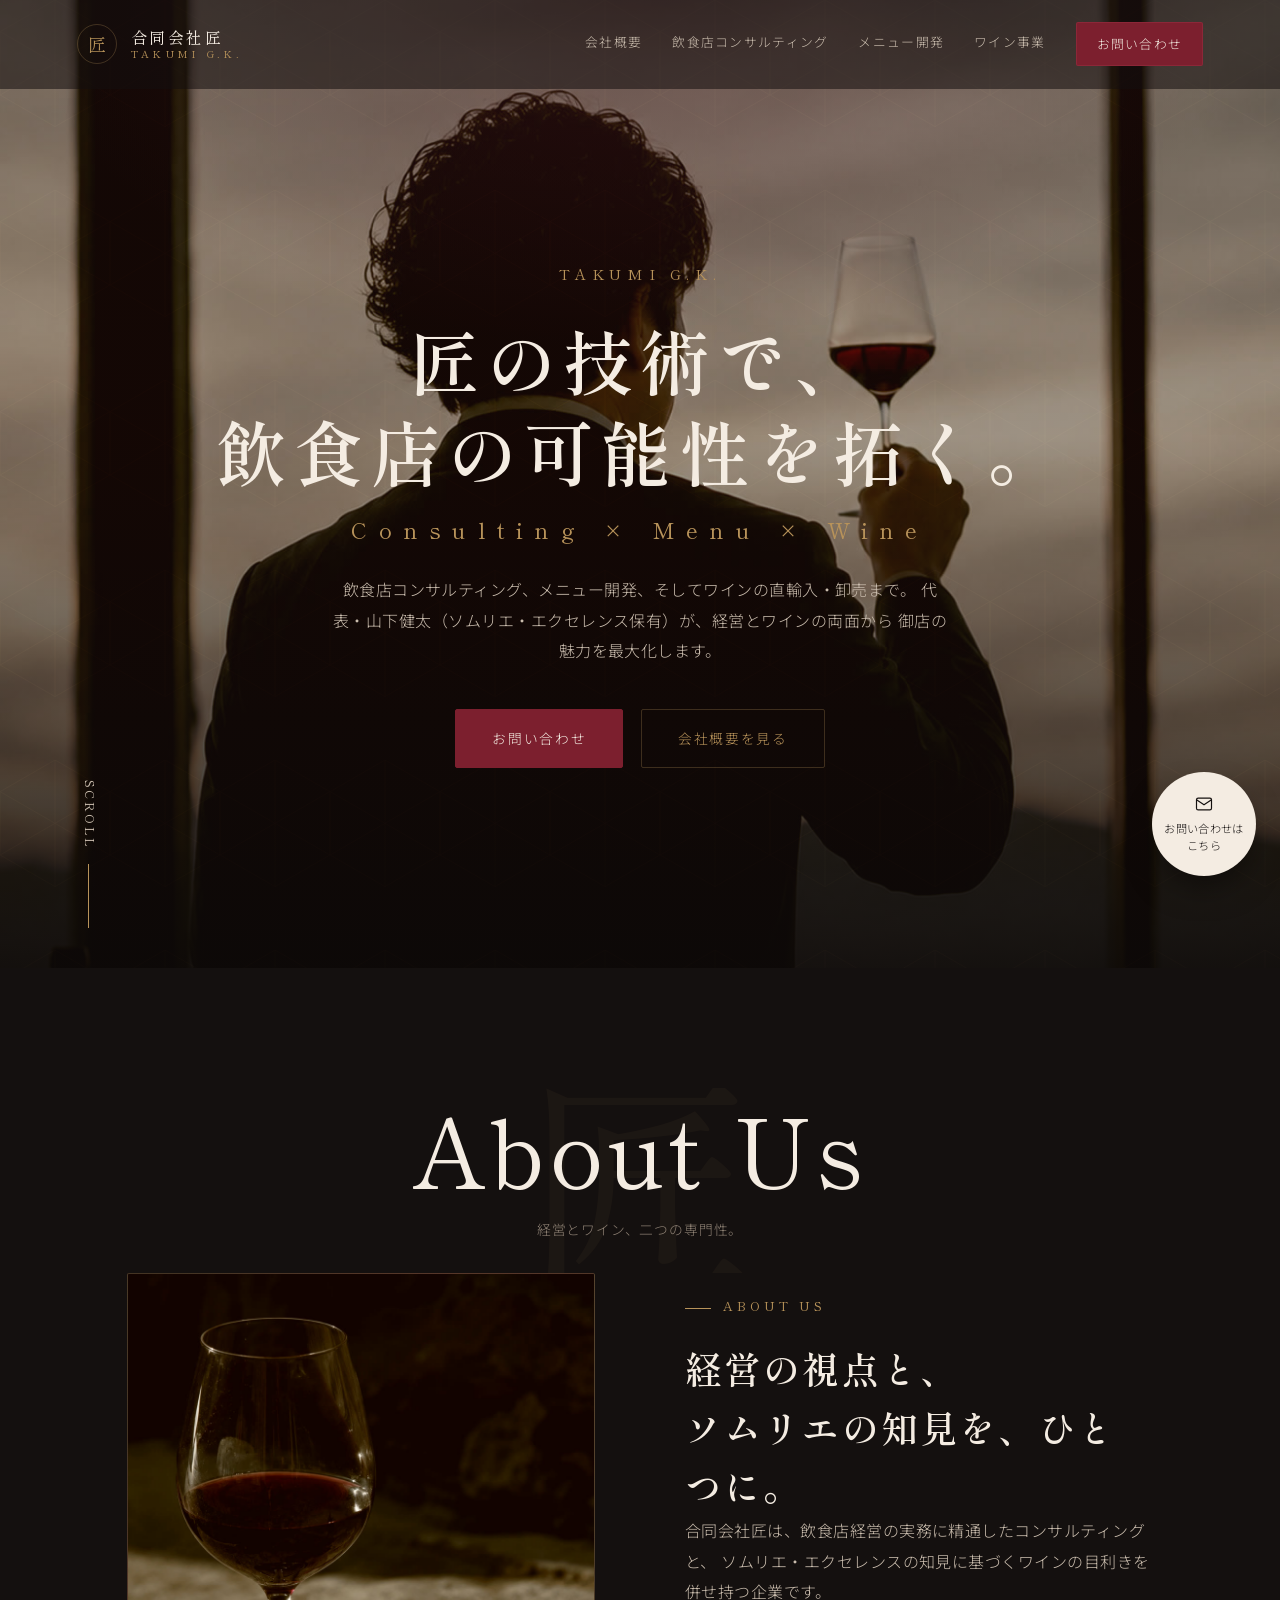
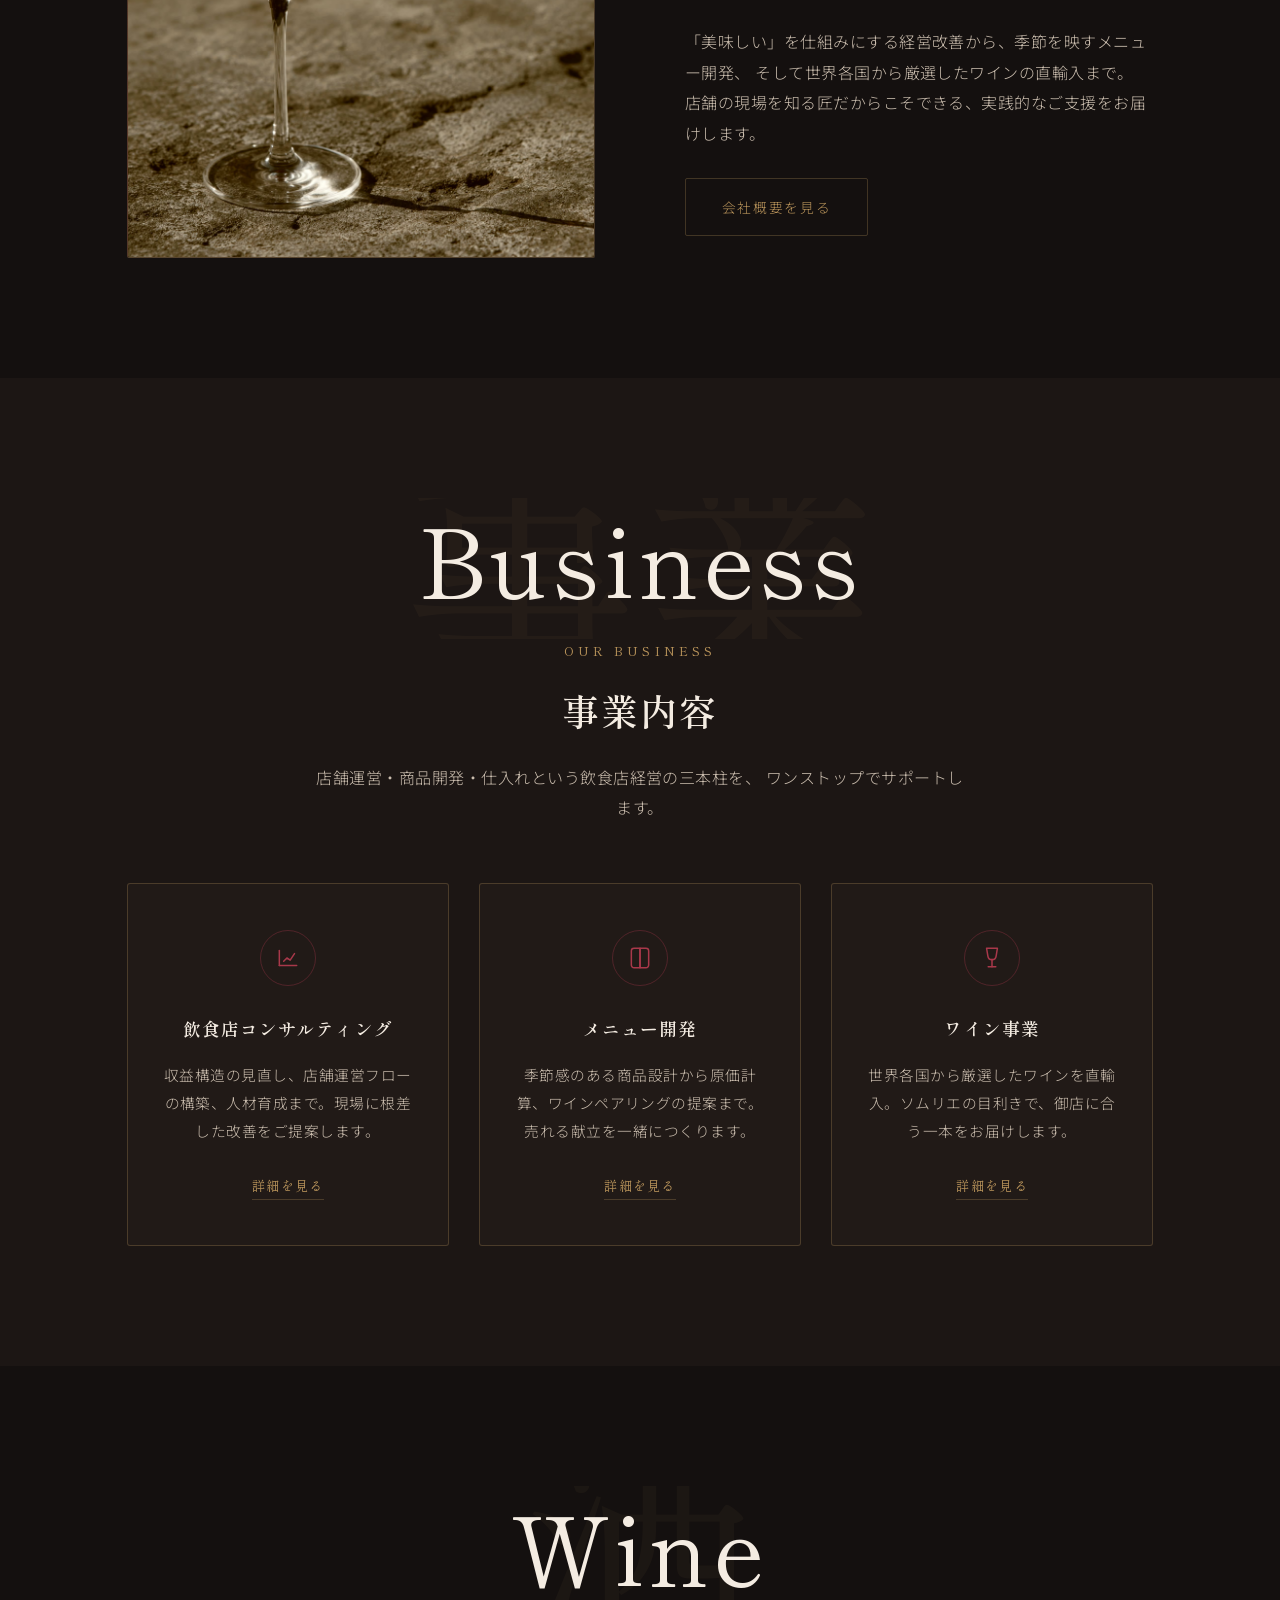
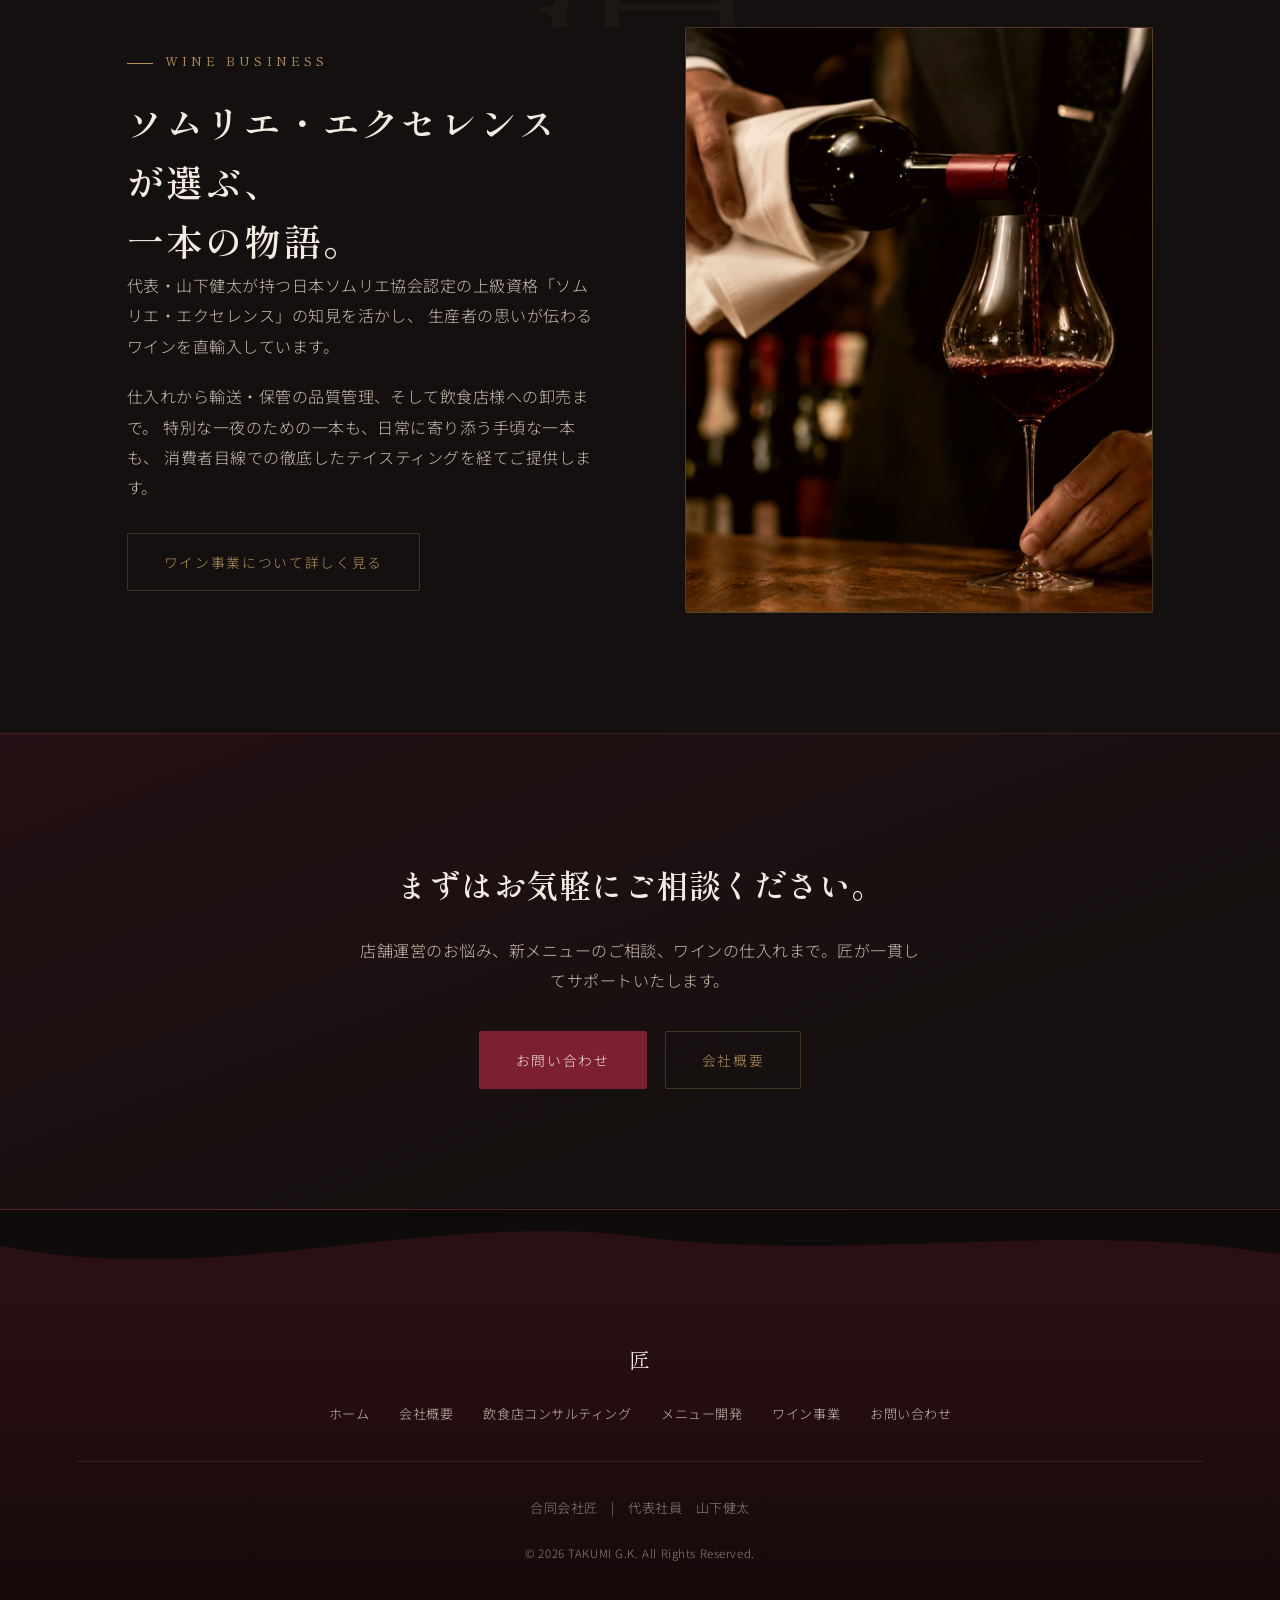
==== index.html @ 28803768 "Set up takumi-corporate-site as an independent GitHub Pages site Moves the 合同会社匠 corporate site out " ====
<!DOCTYPE html>
<html lang="ja">
<head>
<meta charset="UTF-8">
<meta name="viewport" content="width=device-width, initial-scale=1.0">
<title>合同会社匠 | 飲食店コンサルティング・メニュー開発・ワイン事業</title>
<meta name="description" content="合同会社匠は、飲食店コンサルティング、メニュー開発、ワインの直輸入・卸売までを一貫して手がける企業です。代表・山下健太（ソムリエ・エクセレンス保有）が、店舗経営とワインの両面から飲食店様の可能性を拓きます。">
<link rel="icon" href="data:image/svg+xml,%3Csvg xmlns='http://www.w3.org/2000/svg' viewBox='0 0 100 100'%3E%3Crect width='100' height='100' rx='20' fill='%2314100f'/%3E%3Ctext x='50' y='68' font-size='55' text-anchor='middle' fill='%23b8935a' font-family='serif'%3E匠%3C/text%3E%3C/svg%3E">
<link rel="preconnect" href="https://fonts.googleapis.com">
<link rel="preconnect" href="https://fonts.gstatic.com" crossorigin>
<link href="https://fonts.googleapis.com/css2?family=Shippori+Mincho:wght@400;500;600;700&family=Noto+Sans+JP:wght@300;400;500&display=swap" rel="stylesheet">
<link rel="stylesheet" href="css/style.css">
<noscript><style>.reveal{opacity:1!important;transform:none!important;}.hero-eyebrow,.hero-title,.hero-tagline,.hero-cta{opacity:1!important;animation:none!important;}</style></noscript>
</head>
<body id="top">

<div class="loader" id="loader"><span class="loader-mark">匠</span><span class="loader-sub">TAKUMI G.K.</span></div>

<header class="site-header" id="siteHeader">
  <div class="header-inner">
    <a href="index.html" class="brand">
      <span class="brand-mark">匠</span>
      <span class="brand-text">
        <span class="brand-name">合同会社匠</span>
        <span class="brand-sub">TAKUMI G.K.</span>
      </span>
    </a>
    <nav class="main-nav" id="mainNav">
      <a href="about.html">会社概要</a>
      <a href="consulting.html">飲食店コンサルティング</a>
      <a href="menu-development.html">メニュー開発</a>
      <a href="wine.html">ワイン事業</a>
      <a href="contact.html" class="nav-cta">お問い合わせ</a>
    </nav>
    <button class="nav-toggle" id="navToggle" aria-label="メニュー">
      <span></span><span></span><span></span>
    </button>
  </div>
</header>

<main>

  <!-- HERO -->
  <section class="hero">
    <div class="hero-pattern"></div>
    <div class="hero-content">
      <p class="hero-eyebrow">TAKUMI G.K.</p>
      <h1 class="hero-title">匠の技術で、<br>飲食店の可能性を拓く。<span class="en">Consulting × Menu × Wine</span></h1>
      <p class="hero-tagline">
        飲食店コンサルティング、メニュー開発、そしてワインの直輸入・卸売まで。
        代表・山下健太（ソムリエ・エクセレンス保有）が、経営とワインの両面から
        御店の魅力を最大化します。
      </p>
      <div class="hero-cta">
        <a href="contact.html" class="btn btn-primary">お問い合わせ</a>
        <a href="about.html" class="btn btn-ghost">会社概要を見る</a>
      </div>
    </div>
    <a href="#services" class="hero-scroll" aria-label="下へスクロール">
      <span class="scroll-label">scroll</span>
      <span class="scroll-line"><span></span></span>
    </a>
  </section>

  <!-- INTRO -->
  <section id="intro">
    <div class="giant-title-wrap reveal">
      <span class="ghost">匠</span>
      <h2 class="giant-title">About Us</h2>
      <span class="giant-sub">経営とワイン、二つの専門性。</span>
    </div>
    <div class="section-inner split-grid">
      <div class="split-visual reveal">
        <img src="images/wine-glass-stone.jpg" alt="石の上に置かれたワイングラス" loading="lazy">
      </div>
      <div class="split-text reveal">
        <p class="section-label">About Us</p>
        <h2 class="section-title">経営の視点と、<br>ソムリエの知見を、ひとつに。</h2>
        <p class="lead">
          合同会社匠は、飲食店経営の実務に精通したコンサルティングと、
          ソムリエ・エクセレンスの知見に基づくワインの目利きを併せ持つ企業です。
        </p>
        <p>
          「美味しい」を仕組みにする経営改善から、季節を映すメニュー開発、
          そして世界各国から厳選したワインの直輸入まで。
          店舗の現場を知る匠だからこそできる、実践的なご支援をお届けします。
        </p>
        <a href="about.html" class="btn btn-ghost" style="margin-top:10px;">会社概要を見る</a>
      </div>
    </div>
  </section>

  <!-- SERVICES -->
  <section id="services" class="bg-alt">
    <div class="giant-title-wrap reveal">
      <span class="ghost">事業</span>
      <h2 class="giant-title">Business</h2>
    </div>
    <div class="section-inner">
      <div class="section-head center reveal">
        <p class="section-label center-label">Our Business</p>
        <h2 class="section-title">事業内容</h2>
        <p class="lead center-text">
          店舗運営・商品開発・仕入れという飲食店経営の三本柱を、
          ワンストップでサポートします。
        </p>
      </div>

      <div class="card-grid">
        <div class="service-card reveal">
          <div class="icon">
            <svg viewBox="0 0 24 24" fill="none" stroke="currentColor" stroke-width="1.4" stroke-linecap="round" stroke-linejoin="round"><path d="M4 19V5"/><path d="M4 19h16"/><path d="M8 15l3-3 3 2 4-6"/></svg>
          </div>
          <h3>飲食店コンサルティング</h3>
          <p>収益構造の見直し、店舗運営フローの構築、人材育成まで。現場に根差した改善をご提案します。</p>
          <a href="consulting.html" class="more">詳細を見る</a>
        </div>
        <div class="service-card reveal">
          <div class="icon">
            <svg viewBox="0 0 24 24" fill="none" stroke="currentColor" stroke-width="1.4" stroke-linecap="round" stroke-linejoin="round"><path d="M4 5.5A2.5 2.5 0 0 1 6.5 3H12v18H6.5A2.5 2.5 0 0 1 4 18.5v-13Z"/><path d="M20 5.5A2.5 2.5 0 0 0 17.5 3H12v18h5.5a2.5 2.5 0 0 0 2.5-2.5v-13Z"/></svg>
          </div>
          <h3>メニュー開発</h3>
          <p>季節感のある商品設計から原価計算、ワインペアリングの提案まで。売れる献立を一緒につくります。</p>
          <a href="menu-development.html" class="more">詳細を見る</a>
        </div>
        <div class="service-card reveal">
          <div class="icon">
            <svg viewBox="0 0 24 24" fill="none" stroke="currentColor" stroke-width="1.4" stroke-linecap="round" stroke-linejoin="round"><path d="M7 3h10l-1.2 7.2a3.8 3.8 0 0 1-3.8 3.3 3.8 3.8 0 0 1-3.8-3.3L7 3Z"/><path d="M12 13.5V20"/><path d="M8.5 20h7"/></svg>
          </div>
          <h3>ワイン事業</h3>
          <p>世界各国から厳選したワインを直輸入。ソムリエの目利きで、御店に合う一本をお届けします。</p>
          <a href="wine.html" class="more">詳細を見る</a>
        </div>
      </div>
    </div>
  </section>

  <!-- WINE HIGHLIGHT -->
  <section id="wine-highlight">
    <div class="giant-title-wrap reveal">
      <span class="ghost">酒</span>
      <h2 class="giant-title">Wine</h2>
    </div>
    <div class="section-inner split-grid">
      <div class="split-text reveal">
        <p class="section-label">Wine Business</p>
        <h2 class="section-title">ソムリエ・エクセレンスが選ぶ、<br>一本の物語。</h2>
        <p class="lead">
          代表・山下健太が持つ日本ソムリエ協会認定の上級資格「ソムリエ・エクセレンス」の知見を活かし、
          生産者の思いが伝わるワインを直輸入しています。
        </p>
        <p>
          仕入れから輸送・保管の品質管理、そして飲食店様への卸売まで。
          特別な一夜のための一本も、日常に寄り添う手頃な一本も、
          消費者目線での徹底したテイスティングを経てご提供します。
        </p>
        <a href="wine.html" class="btn btn-ghost" style="margin-top:10px;">ワイン事業について詳しく見る</a>
      </div>
      <div class="split-visual reveal">
        <img src="images/wine-pour-tasting.jpg" alt="ソムリエがワインを注ぐ様子" loading="lazy">
      </div>
    </div>
  </section>

  <!-- CTA -->
  <section class="cta-band">
    <div class="section-inner reveal">
      <h2>まずはお気軽にご相談ください。</h2>
      <p>店舗運営のお悩み、新メニューのご相談、ワインの仕入れまで。匠が一貫してサポートいたします。</p>
      <div class="cta-buttons">
        <a href="contact.html" class="btn btn-primary">お問い合わせ</a>
        <a href="about.html" class="btn btn-ghost">会社概要</a>
      </div>
    </div>
  </section>

</main>

<footer class="site-footer">
  <svg class="footer-wave" viewBox="0 0 1440 100" preserveAspectRatio="none" xmlns="http://www.w3.org/2000/svg">
    <path fill="#2a0f14" d="M0,40 C240,90 480,0 720,30 C960,60 1200,10 1440,50 L1440,100 L0,100 Z"></path>
  </svg>
  <div class="footer-inner">
    <p class="footer-brand">匠</p>
    <nav class="footer-nav">
      <a href="index.html">ホーム</a>
      <a href="about.html">会社概要</a>
      <a href="consulting.html">飲食店コンサルティング</a>
      <a href="menu-development.html">メニュー開発</a>
      <a href="wine.html">ワイン事業</a>
      <a href="contact.html">お問い合わせ</a>
    </nav>
    <p class="footer-meta">合同会社匠　|　代表社員　山下健太</p>
    <p class="copyright">&copy; <span id="year"></span> TAKUMI G.K. All Rights Reserved.</p>
  </div>
</footer>

<a href="contact.html" class="floating-cta">
  <svg viewBox="0 0 24 24" fill="none" stroke="currentColor" stroke-width="1.4" stroke-linecap="round" stroke-linejoin="round"><rect x="3" y="5" width="18" height="14" rx="2"/><path d="m3 7 9 6 9-6"/></svg>
  お問い合わせは<br>こちら
</a>

<script src="js/script.js"></script>
</body>
</html>
---- css/style.css ----
/* ==========================================================
   合同会社匠 TAKUMI G.K. — Corporate Site Style
   ========================================================== */

:root{
  --bg:        #14100f;
  --bg-alt:    #1c1614;
  --bg-card:   #211a17;
  --ink:       #f4ece2;
  --ink-soft:  #cabdae;
  --ink-mute:  #8f8275;
  --gold:      #b8935a;
  --gold-soft: #8d774f;
  --gold-line: rgba(184,147,90,0.28);
  --wine:      #7c1f2e;
  --wine-light:#a8384a;
  --wine-line: rgba(168,56,74,0.35);
  --serif:     'Shippori Mincho', 'Noto Serif JP', serif;
  --sans:      'Noto Sans JP', -apple-system, BlinkMacSystemFont, sans-serif;
  --accent-en: var(--serif); /* unified to one elegant serif — no second typeface */
  --ease: cubic-bezier(.22,.61,.36,1);
}

*, *::before, *::after{ box-sizing: border-box; }
html{ scroll-behavior: smooth; }

/* ---------- Loader ---------- */
.loader{
  position:fixed; inset:0; z-index:999;
  background: var(--bg);
  display:flex; align-items:center; justify-content:center; flex-direction:column;
  transition: opacity .9s var(--ease), visibility .9s var(--ease);
}
.loader-mark{
  font-family: var(--serif); color: var(--gold); font-size: 2.4rem;
  letter-spacing: .5em; padding-left: .5em;
  opacity:0; animation: loaderFade 1.6s var(--ease) forwards;
}
.loader-sub{
  display:block; font-family: var(--accent-en); font-style: normal;
  font-size: .7rem; letter-spacing: .4em; color: var(--ink-mute);
  margin-top: 16px; text-align:center;
  opacity:0; animation: loaderFade 1.6s .3s var(--ease) forwards;
}
@keyframes loaderFade{ to{ opacity:1; } }
.loader.done{ opacity:0; visibility:hidden; pointer-events:none; }

body{
  margin:0;
  background: var(--bg);
  color: var(--ink);
  font-family: var(--sans);
  font-weight: 300;
  line-height: 1.9;
  letter-spacing: .03em;
  -webkit-font-smoothing: antialiased;
  overflow-x: hidden;
}
img{ max-width:100%; display:block; }
a{ color: inherit; text-decoration:none; }
h1,h2,h3{ font-family: var(--serif); font-weight: 600; margin:0; }
ul{ margin:0; padding:0; list-style:none; }
.section-inner{
  max-width: 1180px;
  margin: 0 auto;
  padding: 0 6vw;
}

/* ---------- Header ---------- */
.site-header{
  position: fixed; top:0; left:0; right:0; z-index: 200;
  padding: 22px 0;
  transition: background .5s var(--ease), padding .4s var(--ease), border-color .5s var(--ease);
  border-bottom: 1px solid transparent;
  background: rgba(20,16,15,0.55);
}
.site-header.scrolled{
  background: rgba(20,16,15,0.94);
  backdrop-filter: blur(10px);
  padding: 12px 0;
  border-color: var(--gold-line);
}
.header-inner{
  max-width: 1280px; margin:0 auto; padding: 0 6vw;
  display:flex; align-items:center; justify-content:space-between;
}
.brand{ display:flex; align-items:center; gap:14px; }
.brand-mark{
  width: 40px; height: 40px; border-radius: 50%;
  border: 1px solid var(--gold-line);
  display:flex; align-items:center; justify-content:center;
  font-family: var(--serif); font-size: 1.15rem; color: var(--gold);
  transition: height .4s var(--ease), width .4s var(--ease);
}
.brand-text{ display:flex; flex-direction:column; line-height:1.2; }
.brand-name{ font-family: var(--serif); font-size: 1rem; letter-spacing:.16em; color: var(--ink); }
.brand-sub{
  font-family: var(--accent-en); font-size: .64rem; letter-spacing: .32em;
  color: var(--gold); font-style: normal; text-transform: uppercase;
}
.main-nav{ display:flex; align-items:center; gap: 30px; }
.main-nav a{
  font-size: .8rem; letter-spacing: .1em; color: var(--ink-soft);
  position: relative; padding-bottom: 4px; transition: color .3s;
}
.main-nav a:not(.nav-cta):after{
  content:''; position:absolute; left:0; bottom:0; width:0; height:1px;
  background: var(--gold); transition: width .35s var(--ease);
}
.main-nav a:not(.nav-cta):hover,
.main-nav a.active{ color: var(--ink); }
.main-nav a:not(.nav-cta):hover:after,
.main-nav a.active:after{ width:100%; }
.nav-cta{
  border: 1px solid var(--wine-line);
  background: var(--wine);
  padding: 9px 20px !important;
  border-radius: 2px;
  color: var(--ink) !important;
}
.nav-cta:hover{ background: var(--wine-light); border-color: var(--wine-light); }

.nav-toggle{
  display:none; flex-direction:column; justify-content:center; gap:5px;
  width:34px; height:34px; background:none; border:none; cursor:pointer; z-index:210;
}
.nav-toggle span{ width:100%; height:1px; background: var(--ink); transition: transform .35s var(--ease), opacity .3s; }

/* ---------- Hero (home) — sticky "curtain" hero: the next section
   scrolls up over it while it stays pinned, like megui-restaurant.com ---------- */
.hero{
  position: sticky; top: 0; z-index: 0; min-height: 92svh;
  display:flex; align-items:center; justify-content:center;
  overflow:hidden;
  background:
    linear-gradient(180deg, rgba(16,12,11,.5) 0%, rgba(16,12,11,.4) 45%, rgba(12,9,8,.92) 100%),
    radial-gradient(ellipse 80% 60% at 50% 0%, rgba(124,31,46,.35), transparent 60%),
    url('../images/hero-sommelier-window.jpg') center 25% / cover no-repeat;
}
.hero-pattern{
  position:absolute; inset:0; opacity:.35; mix-blend-mode: soft-light;
  background-image: url("data:image/svg+xml,%3Csvg xmlns='http://www.w3.org/2000/svg' width='84' height='145.4' viewBox='0 0 84 145.4'%3E%3Cg fill='none' stroke='%23e9d3ab' stroke-width='0.5' opacity='0.45'%3E%3Cpath d='M42 0 L84 24.2 L84 72.7 L42 96.9 L0 72.7 L0 24.2 Z'/%3E%3Cpath d='M42 0 L42 96.9 M0 24.2 L84 72.7 M84 24.2 L0 72.7'/%3E%3C/g%3E%3C/svg%3E");
  background-size: 110px 190px;
}
.hero-content{ position:relative; z-index:2; text-align:center; color: var(--ink); padding: 140px 20px 80px; }
.hero-eyebrow{
  font-family: var(--accent-en); font-style: normal; letter-spacing: .38em;
  font-size: .92rem; color: var(--gold); margin: 0 0 26px;
  text-transform: uppercase; opacity:0; animation: fadeUp 1s .4s var(--ease) forwards;
}
.hero-title{
  font-size: clamp(2.4rem, 6vw, 4.4rem); letter-spacing: .1em; line-height:1.3;
  opacity:0; animation: fadeUp 1.2s .7s var(--ease) forwards;
}
.hero-title .en{
  display:block; font-family: var(--accent-en); font-style: normal; font-weight:400;
  font-size: .32em; letter-spacing: .5em; color: var(--gold); margin-top: 18px;
}
.hero-tagline{
  margin: 30px auto 0; max-width: 620px; font-size: 1rem; color: var(--ink-soft);
  opacity:0; animation: fadeUp 1.2s 1s var(--ease) forwards;
}
.hero-cta{
  margin-top: 44px; display:flex; gap:18px; justify-content:center; flex-wrap:wrap;
  opacity:0; animation: fadeUp 1.2s 1.3s var(--ease) forwards;
}
@keyframes fadeUp{ from{ opacity:0; transform: translateY(22px);} to{ opacity:1; transform:none; } }

.hero-scroll{
  position:absolute; left: 6vw; bottom:40px; z-index:2;
  display:flex; flex-direction:column; align-items:center; gap:14px;
  color: var(--ink-soft);
}
.hero-scroll .scroll-label{
  writing-mode: vertical-rl; font-family: var(--accent-en); font-style:normal;
  letter-spacing:.2em; font-size:.78rem; text-transform:uppercase;
}
.hero-scroll .scroll-line{ width:1px; height:64px; overflow:hidden; }
.hero-scroll .scroll-line span{
  display:block; width:1px; height:100%; background: var(--gold);
  animation: scrollLine 2.2s ease-in-out infinite;
}
@keyframes scrollLine{
  0%{ transform: translateY(-100%);} 50%{ transform: translateY(0);} 100%{ transform: translateY(100%);}
}

/* ---------- Buttons ---------- */
.btn{
  display:inline-block; padding: 15px 36px;
  letter-spacing: .12em; font-size: .86rem; border-radius: 2px;
  transition: background .35s var(--ease), color .35s var(--ease), border-color .35s var(--ease);
}
.btn-primary{ background: var(--wine); color: var(--ink); border: 1px solid var(--wine); }
.btn-primary:hover{ background: var(--wine-light); border-color: var(--wine-light); }
.btn-ghost{ border: 1px solid var(--gold-line); color: var(--gold); }
.btn-ghost:hover{ background: var(--gold); color: var(--bg); border-color: var(--gold); }

/* ---------- Page hero (inner pages) — same sticky "curtain" treatment ---------- */
.page-hero{
  position: sticky; top: 0; z-index: 0;
  min-height: 78svh; padding: 120px 6vw; text-align:center; overflow:hidden;
  display:flex; flex-direction:column; align-items:center; justify-content:center;
  background:
    radial-gradient(ellipse 70% 60% at 50% 0%, rgba(124,31,46,.3), transparent 65%),
    var(--bg-alt);
}
/* photo variants — same dark overlay treatment as .hero, per-page background image */
.page-hero.photo-wine{
  background:
    linear-gradient(180deg, rgba(16,12,11,.55) 0%, rgba(16,12,11,.45) 45%, rgba(12,9,8,.9) 100%),
    url('../images/wine-cellar-corridor.jpg') center 45% / cover no-repeat;
}
.page-hero.photo-consulting{
  background:
    linear-gradient(180deg, rgba(16,12,11,.6) 0%, rgba(16,12,11,.45) 45%, rgba(12,9,8,.9) 100%),
    url('../images/restaurant-counter-glass.jpg') center 40% / cover no-repeat;
}
.page-hero.photo-about{
  background:
    linear-gradient(180deg, rgba(16,12,11,.6) 0%, rgba(16,12,11,.45) 45%, rgba(12,9,8,.9) 100%),
    url('../images/about-hero.jpg') center 55% / cover no-repeat;
}
.page-hero.photo-contact{
  background:
    linear-gradient(180deg, rgba(16,12,11,.6) 0%, rgba(16,12,11,.45) 45%, rgba(12,9,8,.9) 100%),
    url('../images/contact-hero.jpg') center 55% / cover no-repeat;
}
.page-hero.photo-menu{
  background:
    linear-gradient(180deg, rgba(16,12,11,.6) 0%, rgba(16,12,11,.45) 45%, rgba(12,9,8,.9) 100%),
    url('../images/menu-hero.jpg') center 50% / cover no-repeat;
}
.page-hero-en{
  position:relative; z-index:1;
  font-family: var(--accent-en); font-style: normal; letter-spacing:.32em;
  color: var(--gold); font-size: .82rem; text-transform:uppercase; margin: 0 0 20px;
}
.page-hero-ghost{
  position:absolute; left:50%; top:50%; transform:translate(-50%,-50%);
  font-family: var(--serif); font-size: clamp(7rem, 26vw, 17rem);
  color: var(--gold); opacity:.06; white-space:nowrap; pointer-events:none;
  z-index:0; user-select:none; line-height:1;
}
.page-hero h1{
  position:relative; z-index:1;
  font-size: clamp(2.6rem, 8vw, 5rem); font-weight:500; letter-spacing:.06em;
}
.page-hero p{ position:relative; z-index:1; color: var(--ink-soft); max-width: 620px; margin: 24px auto 0; }
.breadcrumb{
  position:relative; z-index:1; font-size:.76rem; color: var(--ink-mute);
  letter-spacing:.05em; margin-bottom: 26px;
}
.breadcrumb a{ color: var(--gold); }

/* ---------- Reveal ---------- */
.reveal{ opacity:0; transform: translateY(36px); transition: opacity 1s var(--ease), transform 1s var(--ease); }
.reveal.in{ opacity:1; transform:none; }

/* ---------- Section common ---------- */
/* every section after the sticky hero needs an opaque background and a
   higher stacking position so it slides over the pinned hero as it scrolls */
section{ position: relative; z-index: 1; padding: 120px 0; background: var(--bg); }
.bg-alt{ background: var(--bg-alt); }

/* ---------- Giant title divider (large thin English heading + ghost watermark) ---------- */
.giant-title-wrap{
  position:relative; text-align:center; padding: 10px 0 30px; overflow:hidden;
}
.giant-title-wrap .ghost{
  position:absolute; left:50%; top:50%; transform:translate(-50%,-52%);
  font-family: var(--serif); font-size: clamp(6rem, 22vw, 15rem);
  color: var(--gold); opacity:.05; white-space:nowrap; pointer-events:none;
  z-index:0; user-select:none; line-height:1;
}
.giant-title-wrap .giant-title{
  position:relative; z-index:1; margin:0;
  font-family: var(--accent-en); font-style: normal; font-weight: 400;
  font-size: clamp(2.6rem, 9vw, 6rem); letter-spacing:.04em; color: var(--ink);
  line-height:1.05;
}
.giant-title-wrap .giant-sub{
  position:relative; z-index:1; display:block; margin-top:18px;
  font-size:.86rem; color: var(--ink-mute); letter-spacing:.06em;
}

/* ---------- Floating CTA (persistent, fixed — replaces to-top) ---------- */
.floating-cta{
  position:fixed; right: 24px; bottom: 24px; z-index: 250;
  width: 104px; height: 104px; border-radius: 50%;
  background: var(--ink); color: var(--bg);
  display:flex; flex-direction:column; align-items:center; justify-content:center;
  text-align:center; font-size:.7rem; letter-spacing:.03em; line-height:1.5;
  box-shadow: 0 16px 36px -12px rgba(0,0,0,.6);
  transition: transform .35s var(--ease), background .35s var(--ease), color .35s var(--ease);
}
.floating-cta svg{ width:20px; height:20px; margin-bottom:6px; }
.floating-cta:hover{ transform: translateY(-4px); background: var(--wine); color: var(--ink); }
@media (max-width: 720px){
  .floating-cta{ width:84px; height:84px; font-size:.62rem; right:16px; bottom:16px; }
  .floating-cta svg{ width:17px; height:17px; margin-bottom:4px; }
}
.section-label{
  font-family: var(--accent-en); font-style: normal; color: var(--gold);
  letter-spacing: .32em; font-size: .8rem; text-transform: uppercase; margin: 0 0 18px;
}
.section-label::before{
  content:''; display:inline-block; width:26px; height:1px; background: var(--gold);
  margin-right:12px; vertical-align: middle;
}
.center-label::before{ display:none; }
.section-title{
  font-size: clamp(1.6rem, 3.2vw, 2.3rem); line-height: 1.6; color: var(--ink);
  letter-spacing: .06em;
}
.section-head.center{ text-align:center; margin-bottom: 60px; }
.lead{ color: var(--ink-soft); font-size: 1rem; }
.center-text{ max-width: 660px; margin: 22px auto 0; }
p{ color: var(--ink-soft); }

/* ---------- Intro / split ---------- */
.split-grid{
  display:grid; grid-template-columns: 1fr 1fr; gap: 7vw; align-items:center;
}
.split-visual{
  position:relative; aspect-ratio: 4/5; border-radius: 2px; overflow:hidden;
  border: 1px solid var(--gold-line);
  background:
    radial-gradient(circle at 30% 20%, rgba(184,147,90,.18), transparent 55%),
    radial-gradient(circle at 75% 80%, rgba(124,31,46,.4), transparent 55%),
    linear-gradient(160deg, #241b18, #170f0e 70%);
  display:flex; align-items:center; justify-content:center;
}
.split-visual .glyph{
  width: 46%; height: auto; opacity:.9;
}
.split-visual img{
  width:100%; height:100%; object-fit:cover; display:block;
}
.split-text p{ margin: 0 0 20px; }
.split-text p:last-child{ margin-bottom:0; }

/* ---------- Service cards ---------- */
.card-grid{
  display:grid; grid-template-columns: repeat(3, 1fr); gap: 30px;
}
.service-card{
  background: var(--bg-card); border: 1px solid var(--gold-line); border-radius: 3px;
  padding: 46px 34px; text-align:center;
  transition: border-color .4s, transform .4s var(--ease);
}
.service-card:hover{ border-color: var(--gold); transform: translateY(-6px); }
.service-card .icon{
  width:56px; height:56px; margin: 0 auto 26px;
  display:flex; align-items:center; justify-content:center;
  border-radius:50%; border: 1px solid var(--wine-line); color: var(--wine-light);
}
.service-card .icon svg{ width:26px; height:26px; }
.service-card h3{ font-size: 1.1rem; letter-spacing:.06em; margin-bottom: 16px; }
.service-card p{ font-size: .92rem; margin: 0 0 24px; }
.service-card .more{
  font-family: var(--accent-en); font-style: normal; color: var(--gold);
  letter-spacing: .1em; font-size: .82rem; text-transform:uppercase;
  border-bottom: 1px solid var(--gold-line); padding-bottom: 4px;
}

/* ---------- Detail blocks (wine business) ---------- */
.detail-block{
  display:grid; grid-template-columns: 1fr 1fr; gap: 7vw; align-items:center;
  padding: 90px 0; border-top: 1px solid var(--gold-line);
}
.detail-block:first-of-type{ border-top:none; }
.detail-block.reverse{ direction: rtl; }
.detail-block.reverse > *{ direction: ltr; }
.detail-num{
  font-family: var(--accent-en); font-style: normal; color: var(--wine-light);
  font-size: 1rem; letter-spacing:.2em; margin-bottom: 14px; display:block;
}
.detail-block h3{ font-size: 1.4rem; letter-spacing:.06em; margin-bottom: 20px; }
.detail-block p{ margin: 0 0 16px; }
.detail-visual{
  aspect-ratio: 4/3; border-radius: 2px; border: 1px solid var(--gold-line);
  background:
    radial-gradient(circle at 25% 25%, rgba(184,147,90,.16), transparent 55%),
    radial-gradient(circle at 80% 75%, rgba(124,31,46,.42), transparent 55%),
    linear-gradient(160deg, #241b18, #170f0e 70%);
  display:flex; align-items:center; justify-content:center;
}
.detail-visual svg{ width: 34%; height:auto; opacity:.9; }
.detail-visual img{
  width:100%; height:100%; object-fit:cover; display:block;
}

/* ---------- Stat / feature strip ---------- */
.feature-strip{
  display:grid; grid-template-columns: repeat(4, 1fr); gap: 20px;
  margin-top: 64px;
}
.feature-item{
  border-top: 1px solid var(--gold-line); padding-top: 20px;
}
.feature-item .num{
  font-family: var(--accent-en); color: var(--gold); font-size: 1.8rem; display:block; margin-bottom:8px;
}
.feature-item p{ font-size: .84rem; margin:0; }

/* ---------- About table ---------- */
.about-grid{ display:grid; grid-template-columns: .85fr 1.15fr; gap: 7vw; align-items:start; }
.info-table{ width:100%; border-collapse: collapse; }
.info-table tr{ border-bottom: 1px solid var(--gold-line); }
.info-table th, .info-table td{
  text-align:left; padding: 20px 0; font-weight:300; vertical-align:top;
}
.info-table th{
  width: 30%; color: var(--gold); font-size: .84rem; letter-spacing:.08em; font-weight:400;
}
.info-table td{ color: var(--ink-soft); font-size: .94rem; }
.placeholder-note{
  display:inline-block; margin-top:6px; font-size:.74rem; color: var(--wine-light);
  letter-spacing:.03em;
}
.profile-card{
  background: var(--bg-card); border:1px solid var(--gold-line); border-radius:3px; padding: 34px;
}
.profile-photo{
  width: 120px; aspect-ratio: 4/5; object-fit: cover; border-radius: 2px;
  border: 1px solid var(--gold-line); display:block; margin-bottom: 24px;
}
.profile-name{ font-size:1.2rem; letter-spacing:.08em; margin-bottom:6px; }
.profile-role{ font-family: var(--accent-en); font-style:normal; color: var(--gold); font-size:.82rem; letter-spacing:.1em; margin-bottom:20px; display:block; }
.profile-cert{
  display:inline-block; margin-top:18px; padding: 6px 16px; border:1px solid var(--wine-line);
  color: var(--wine-light); font-size:.76rem; letter-spacing:.08em; border-radius:20px;
}

/* ---------- Timeline / process ---------- */
.process-list{ counter-reset: step; margin-top: 20px; }
.process-item{
  position:relative; padding: 30px 0 30px 64px; border-top: 1px solid var(--gold-line);
}
.process-item:first-child{ border-top:none; }
.process-item::before{
  counter-increment: step; content: counter(step, decimal-leading-zero);
  position:absolute; left:0; top: 28px; font-family: var(--accent-en); font-style:normal;
  color: var(--wine-light); font-size:1.3rem;
}
.process-item h4{ font-size:1.02rem; letter-spacing:.05em; margin-bottom:10px; color: var(--ink); font-family: var(--serif); }
.process-item p{ margin:0; font-size:.92rem; }

/* ---------- CTA band ---------- */
.cta-band{
  background: linear-gradient(160deg, #241014, #14100f 75%);
  border-top: 1px solid var(--wine-line); border-bottom: 1px solid var(--wine-line);
  text-align:center;
}
.cta-band h2{ font-size: clamp(1.5rem, 3vw, 2rem); margin-bottom: 20px; }
.cta-band p{ max-width: 560px; margin: 0 auto 36px; }
.cta-buttons{ display:flex; gap:18px; justify-content:center; flex-wrap:wrap; }

/* ---------- Contact ---------- */
.contact-grid{ display:grid; grid-template-columns: 1fr 1fr; gap: 6vw; align-items:start; }
.info-row{
  display:grid; grid-template-columns: 96px 1fr; gap: 18px;
  padding: 18px 0; border-bottom: 1px solid var(--gold-line);
}
dl{ margin:0; }
dt{ color: var(--gold); font-size: .82rem; letter-spacing: .1em; padding-top:2px; }
dd{ margin:0; color: var(--ink-soft); font-size:.94rem; }
dd a:hover{ color: var(--gold); }
.contact-form{
  background: var(--bg-card); border:1px solid var(--gold-line); border-radius:3px; padding: 40px;
}
.form-row{ margin-bottom: 22px; }
.form-row label{ display:block; font-size:.82rem; color: var(--gold); letter-spacing:.06em; margin-bottom:10px; }
.form-row input, .form-row textarea, .form-row select{
  width:100%; background: var(--bg-alt); border: 1px solid var(--gold-line); border-radius:2px;
  color: var(--ink); padding: 13px 14px; font-family: var(--sans); font-size:.92rem;
}
.form-row input:focus, .form-row textarea:focus, .form-row select:focus{
  outline:none; border-color: var(--gold);
}
.form-row textarea{ resize: vertical; min-height: 130px; }
.form-note{ font-size:.78rem; color: var(--ink-mute); margin-top: -8px; margin-bottom: 26px; }
.submit-btn{
  width:100%; background: var(--wine); border:1px solid var(--wine); color: var(--ink);
  padding: 15px; border-radius:2px; font-family: var(--sans); font-size:.92rem;
  letter-spacing:.1em; cursor:pointer; transition: background .3s var(--ease);
}
.submit-btn:hover{ background: var(--wine-light); }

/* ---------- Footer ---------- */
.site-footer{ background: #0f0b0a; position:relative; }
.footer-wave{ display:block; width:100%; height:auto; }
.footer-inner{
  background: linear-gradient(180deg, #2a0f14, #14090a);
  text-align:center; padding: 20px 6vw 50px;
}
.footer-brand{
  font-family: var(--serif); font-size: 1.3rem; letter-spacing:.3em; padding-left:.3em;
  color: var(--ink); margin-bottom: 22px;
}
.footer-nav{
  display:flex; flex-wrap:wrap; justify-content:center; gap: 22px 30px;
  margin-bottom: 34px; padding-bottom: 34px; border-bottom: 1px solid rgba(255,255,255,.08);
}
.footer-nav a{ font-size:.82rem; color: var(--ink-soft); letter-spacing:.04em; }
.footer-nav a:hover{ color: var(--gold); }
.footer-meta{ color: var(--ink-mute); font-size:.82rem; margin: 4px 0; }
.copyright{ margin-top: 22px; font-size:.72rem; letter-spacing:.05em; color: var(--ink-mute); }

/* ---------- Responsive ---------- */
.sp-only{ display:none; }

@media (max-width: 980px){
  section{ padding: 90px 0; }
  .split-grid, .about-grid, .contact-grid{ grid-template-columns: 1fr; gap: 46px; }
  .card-grid{ grid-template-columns: 1fr 1fr; }
  .detail-block, .detail-block.reverse{ grid-template-columns:1fr; direction:ltr; gap: 34px; }
  .detail-block.reverse > *{ direction: ltr; }
  .detail-visual{ order:-1; }
  .feature-strip{ grid-template-columns: 1fr 1fr; }
}

@media (max-width: 720px){
  .sp-only{ display:inline; }
  .main-nav{
    position: fixed; inset: 0 0 0 auto; width: min(78vw, 320px);
    background: var(--bg-alt); flex-direction:column; align-items:flex-start;
    justify-content:center; gap: 26px; padding: 0 44px;
    transform: translateX(100%); transition: transform .5s var(--ease);
    border-left: 1px solid var(--gold-line);
  }
  .main-nav.open{ transform: translateX(0); }
  .nav-toggle{ display:flex; }
  .nav-toggle.open span:nth-child(1){ transform: translateY(6px) rotate(45deg); }
  .nav-toggle.open span:nth-child(2){ opacity:0; }
  .nav-toggle.open span:nth-child(3){ transform: translateY(-6px) rotate(-45deg); }
  .nav-cta{ order: 10; }

  .card-grid{ grid-template-columns: 1fr; }
  .feature-strip{ grid-template-columns: 1fr 1fr; }
  .page-hero{ padding: 150px 6vw 70px; }
}
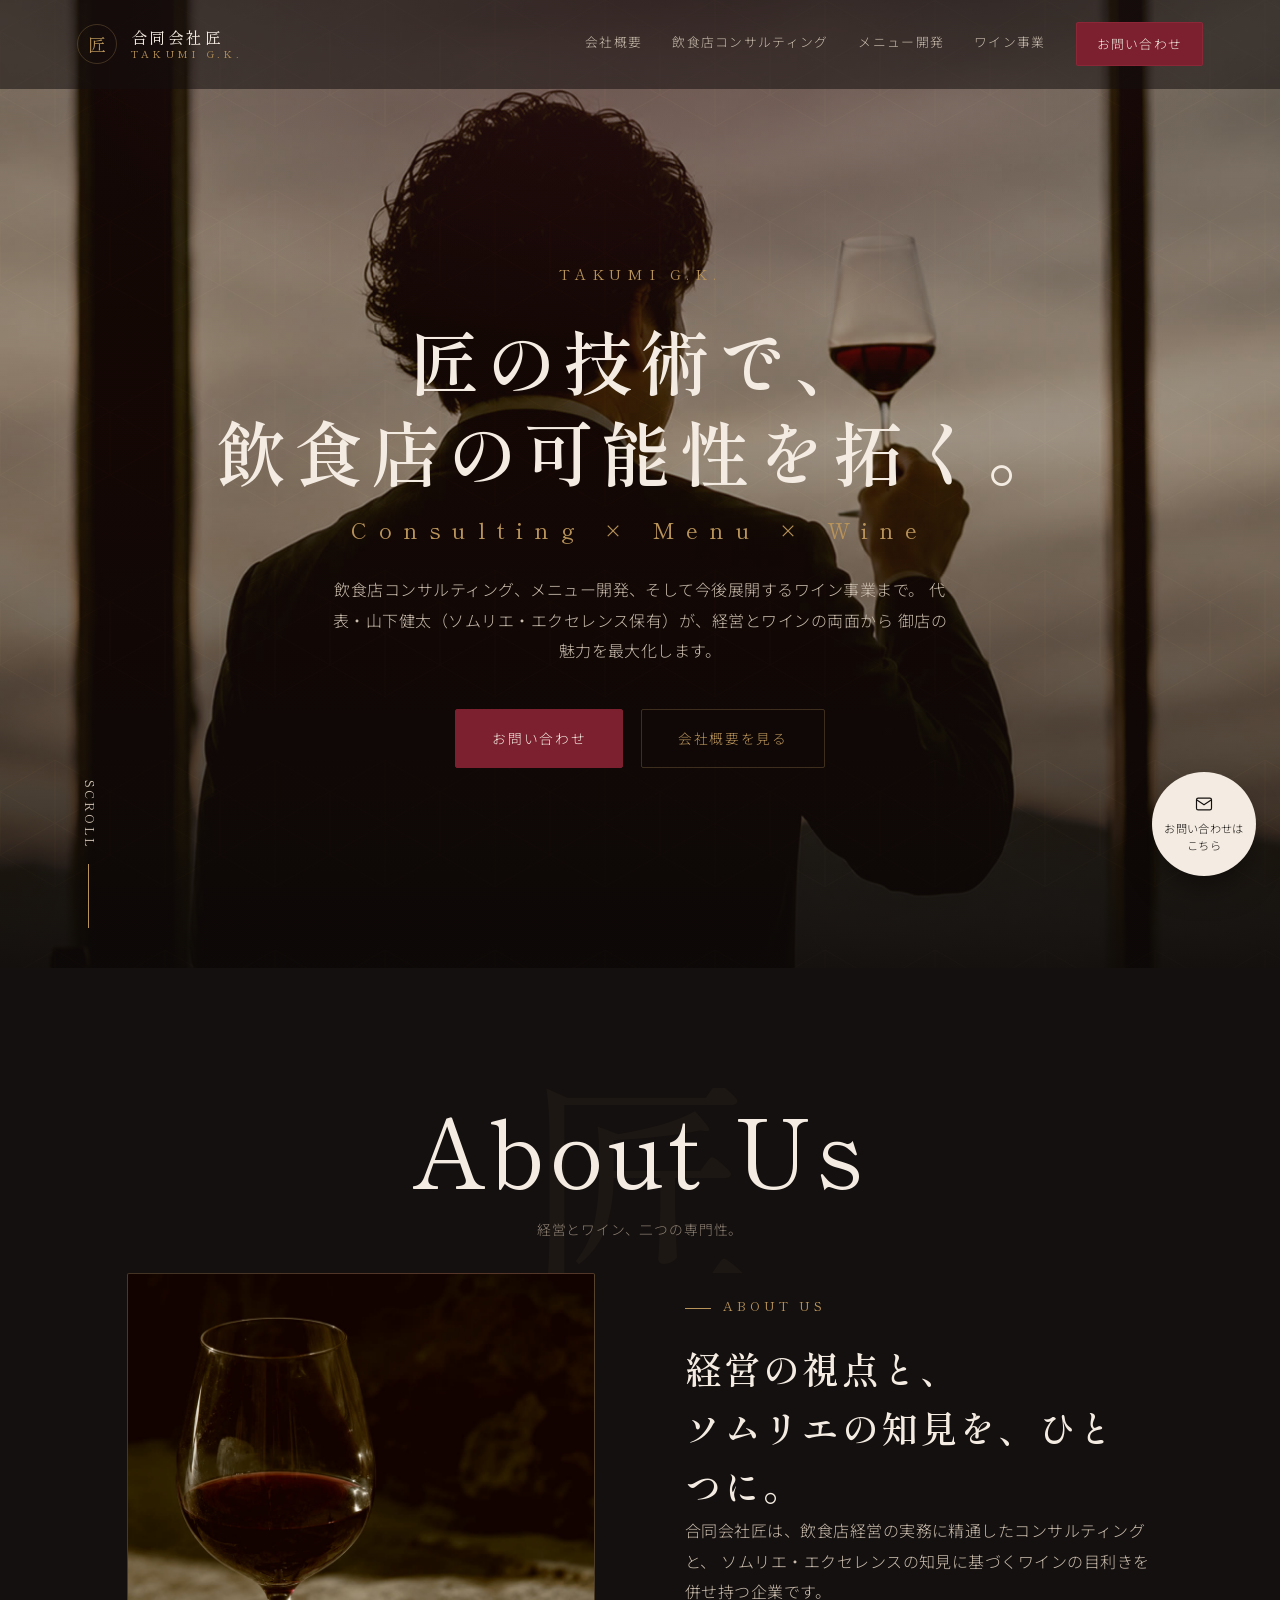
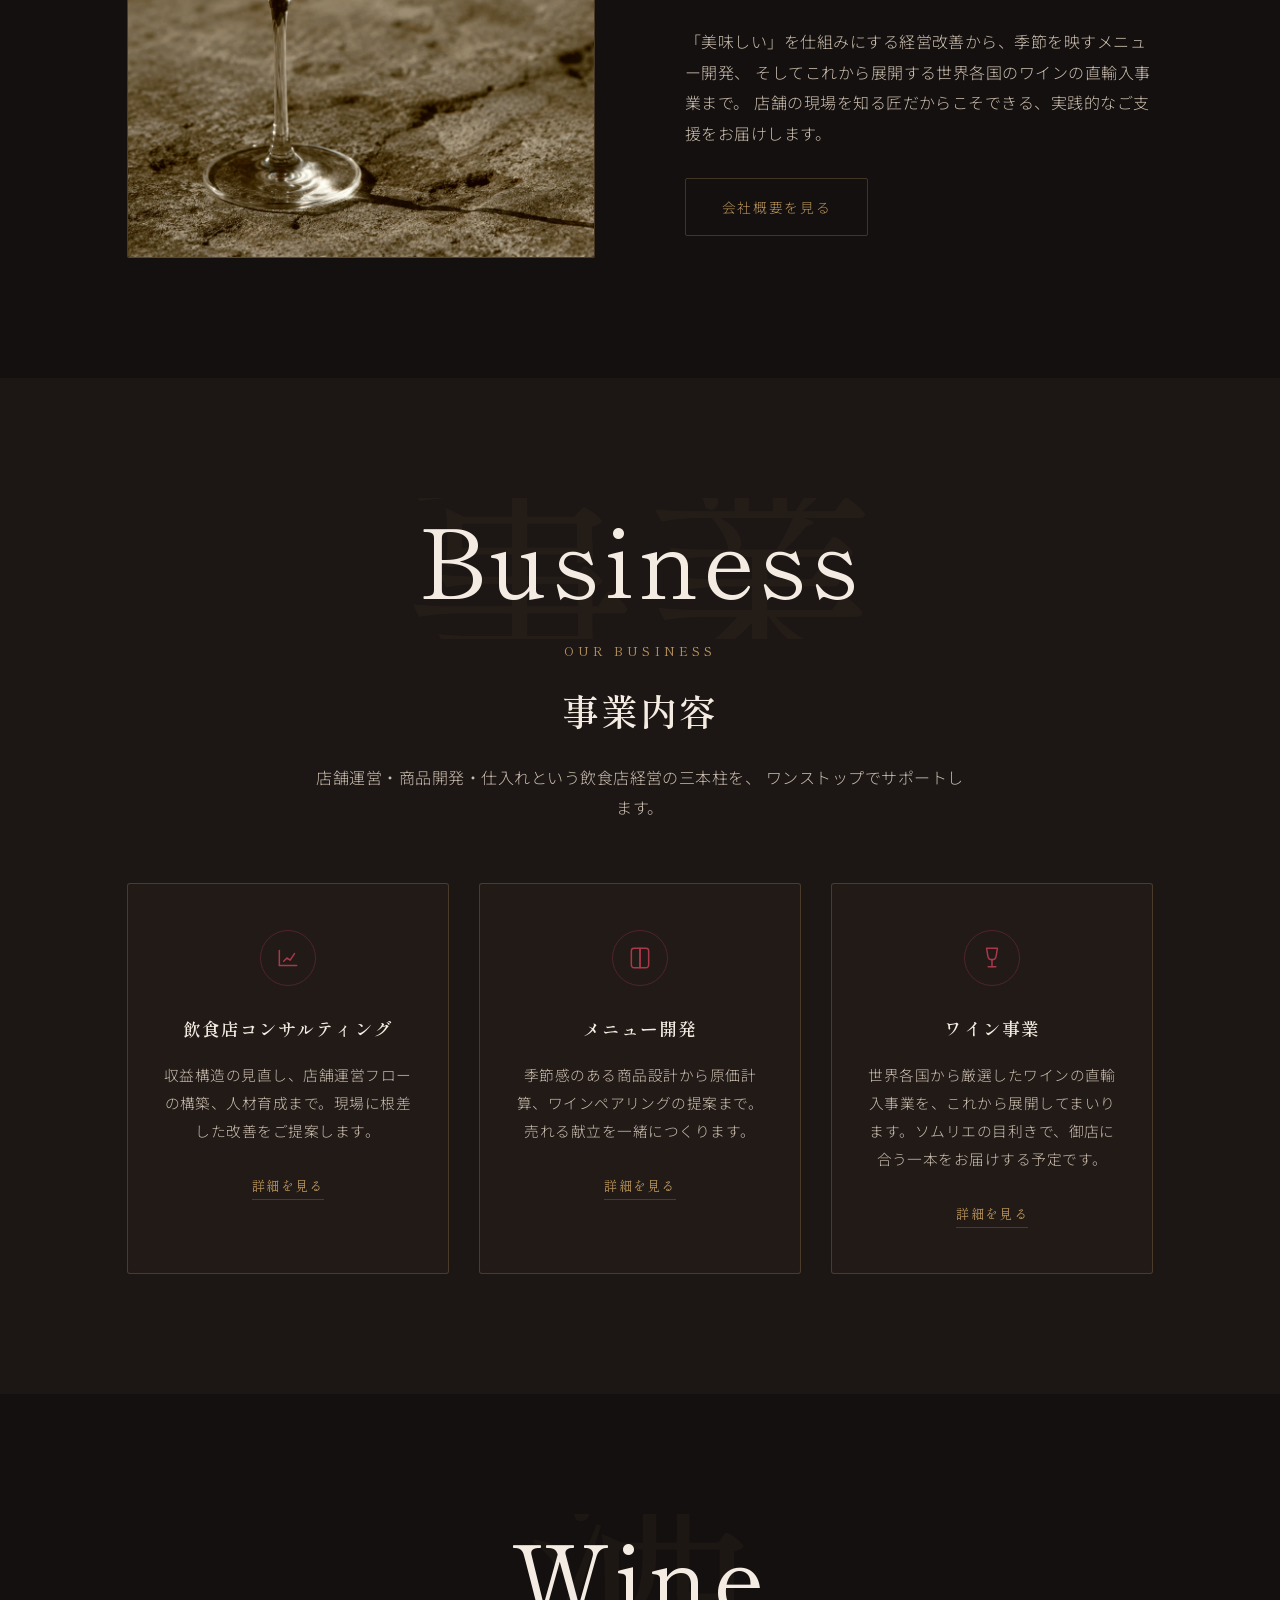
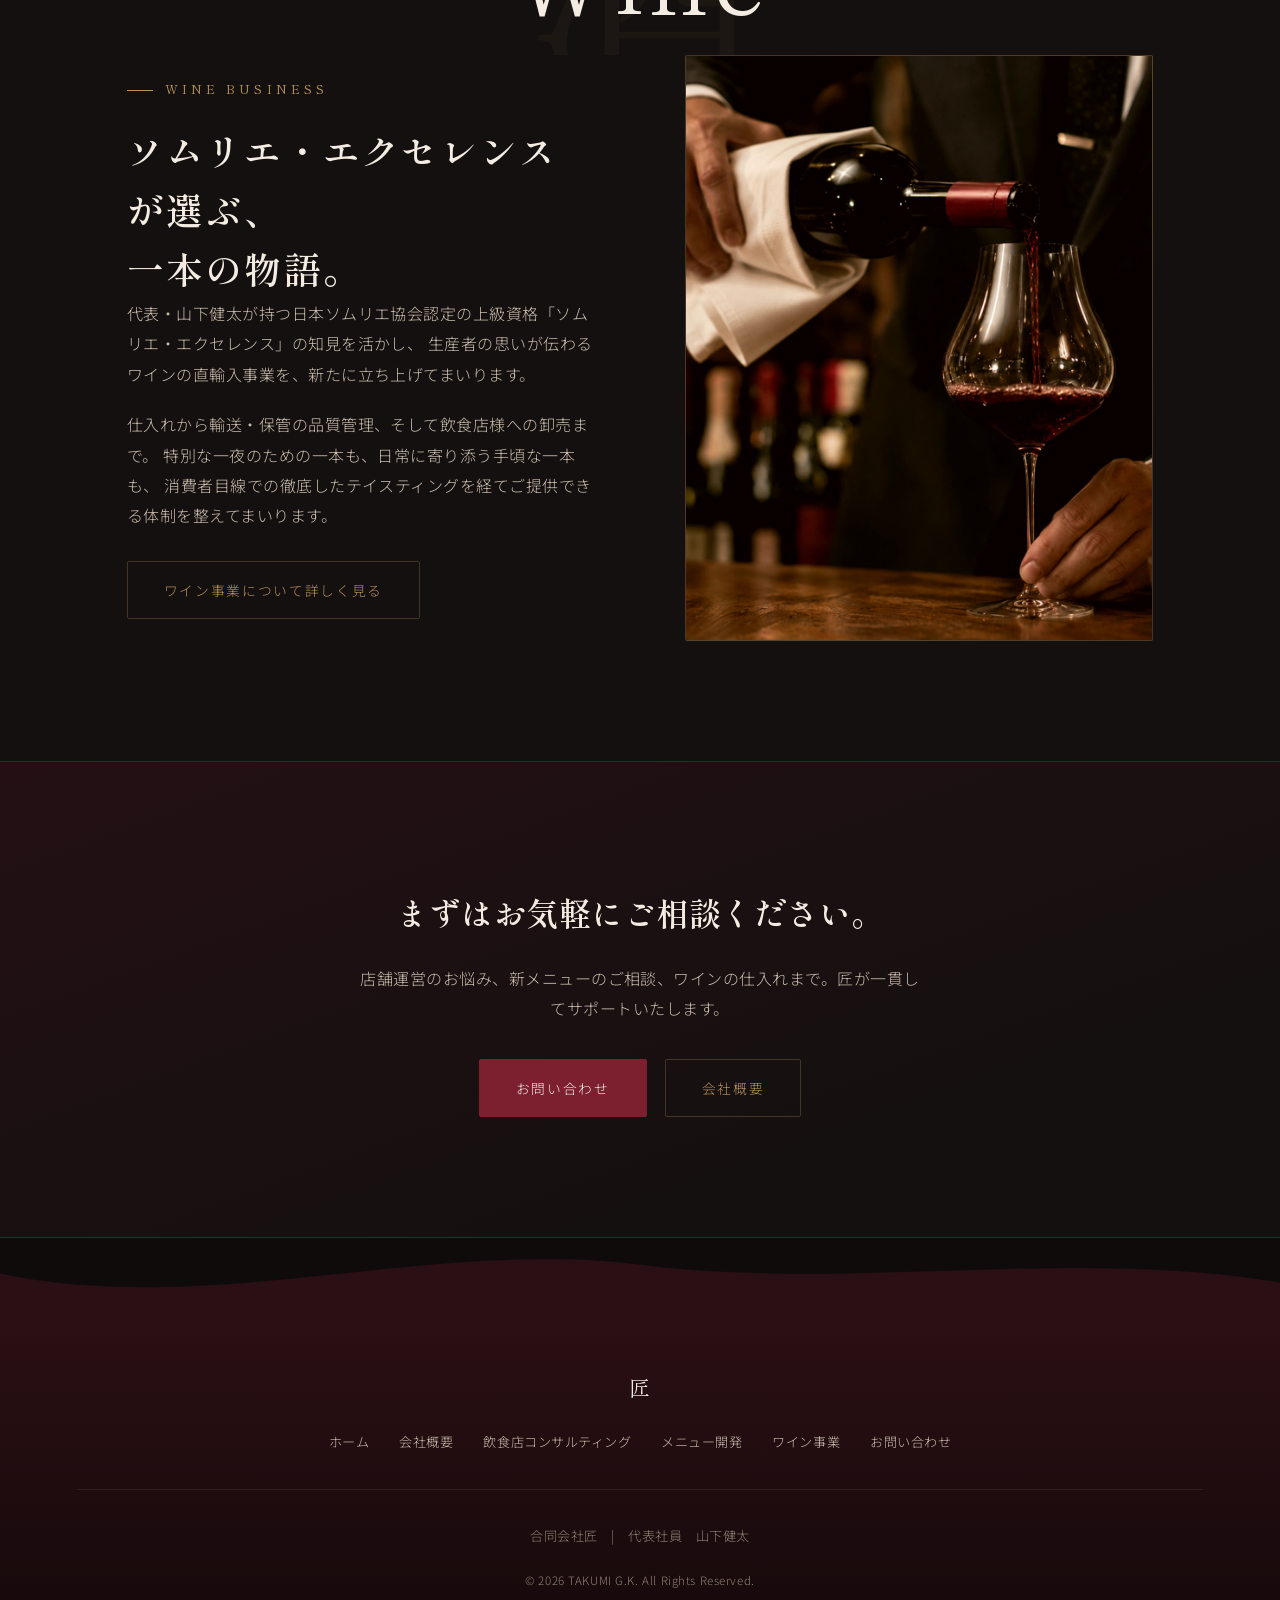
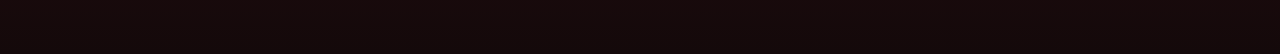
==== commit 3af8a53b: "Reword wine import business copy to reflect it hasn't launched yet Wine direct-import is a future in" ====
--- a/index.html
+++ b/index.html
@@ -4,7 +4,7 @@
 <meta charset="UTF-8">
 <meta name="viewport" content="width=device-width, initial-scale=1.0">
 <title>合同会社匠 | 飲食店コンサルティング・メニュー開発・ワイン事業</title>
-<meta name="description" content="合同会社匠は、飲食店コンサルティング、メニュー開発、ワインの直輸入・卸売までを一貫して手がける企業です。代表・山下健太（ソムリエ・エクセレンス保有）が、店舗経営とワインの両面から飲食店様の可能性を拓きます。">
+<meta name="description" content="合同会社匠は、飲食店コンサルティング、メニュー開発、そして今後展開するワインの直輸入・卸売までを見据える企業です。代表・山下健太（ソムリエ・エクセレンス保有）が、店舗経営とワインの両面から飲食店様の可能性を拓きます。">
 <link rel="icon" href="data:image/svg+xml,%3Csvg xmlns='http://www.w3.org/2000/svg' viewBox='0 0 100 100'%3E%3Crect width='100' height='100' rx='20' fill='%2314100f'/%3E%3Ctext x='50' y='68' font-size='55' text-anchor='middle' fill='%23b8935a' font-family='serif'%3E匠%3C/text%3E%3C/svg%3E">
 <link rel="preconnect" href="https://fonts.googleapis.com">
 <link rel="preconnect" href="https://fonts.gstatic.com" crossorigin>
@@ -47,7 +47,7 @@
       <p class="hero-eyebrow">TAKUMI G.K.</p>
       <h1 class="hero-title">匠の技術で、<br>飲食店の可能性を拓く。<span class="en">Consulting × Menu × Wine</span></h1>
       <p class="hero-tagline">
-        飲食店コンサルティング、メニュー開発、そしてワインの直輸入・卸売まで。
+        飲食店コンサルティング、メニュー開発、そして今後展開するワイン事業まで。
         代表・山下健太（ソムリエ・エクセレンス保有）が、経営とワインの両面から
         御店の魅力を最大化します。
       </p>
@@ -82,7 +82,7 @@
         </p>
         <p>
           「美味しい」を仕組みにする経営改善から、季節を映すメニュー開発、
-          そして世界各国から厳選したワインの直輸入まで。
+          そしてこれから展開する世界各国のワインの直輸入事業まで。
           店舗の現場を知る匠だからこそできる、実践的なご支援をお届けします。
         </p>
         <a href="about.html" class="btn btn-ghost" style="margin-top:10px;">会社概要を見る</a>
@@ -128,7 +128,7 @@
             <svg viewBox="0 0 24 24" fill="none" stroke="currentColor" stroke-width="1.4" stroke-linecap="round" stroke-linejoin="round"><path d="M7 3h10l-1.2 7.2a3.8 3.8 0 0 1-3.8 3.3 3.8 3.8 0 0 1-3.8-3.3L7 3Z"/><path d="M12 13.5V20"/><path d="M8.5 20h7"/></svg>
           </div>
           <h3>ワイン事業</h3>
-          <p>世界各国から厳選したワインを直輸入。ソムリエの目利きで、御店に合う一本をお届けします。</p>
+          <p>世界各国から厳選したワインの直輸入事業を、これから展開してまいります。ソムリエの目利きで、御店に合う一本をお届けする予定です。</p>
           <a href="wine.html" class="more">詳細を見る</a>
         </div>
       </div>
@@ -147,12 +147,12 @@
         <h2 class="section-title">ソムリエ・エクセレンスが選ぶ、<br>一本の物語。</h2>
         <p class="lead">
           代表・山下健太が持つ日本ソムリエ協会認定の上級資格「ソムリエ・エクセレンス」の知見を活かし、
-          生産者の思いが伝わるワインを直輸入しています。
+          生産者の思いが伝わるワインの直輸入事業を、新たに立ち上げてまいります。
         </p>
         <p>
           仕入れから輸送・保管の品質管理、そして飲食店様への卸売まで。
           特別な一夜のための一本も、日常に寄り添う手頃な一本も、
-          消費者目線での徹底したテイスティングを経てご提供します。
+          消費者目線での徹底したテイスティングを経てご提供できる体制を整えてまいります。
         </p>
         <a href="wine.html" class="btn btn-ghost" style="margin-top:10px;">ワイン事業について詳しく見る</a>
       </div>
--- a/css/style.css
+++ b/css/style.css
@@ -129,7 +129,7 @@
 /* ---------- Hero (home) — sticky "curtain" hero: the next section
    scrolls up over it while it stays pinned, like megui-restaurant.com ---------- */
 .hero{
-  position: sticky; top: 0; z-index: 0; min-height: 92svh;
+  position: relative; min-height: 92svh;
   display:flex; align-items:center; justify-content:center;
   overflow:hidden;
   background:
@@ -486,6 +486,11 @@
   letter-spacing:.1em; cursor:pointer; transition: background .3s var(--ease);
 }
 .submit-btn:hover{ background: var(--wine-light); }
+.submit-btn:disabled{ opacity:.6; cursor:not-allowed; }
+.form-status{ display:none; margin-top:18px; font-size:.86rem; line-height:1.6; }
+.form-status.show{ display:block; }
+.form-status.success{ color: var(--gold); }
+.form-status.error{ color: var(--wine-light); }
 
 /* ---------- Footer ---------- */
 .site-footer{ background: #0f0b0a; position:relative; }
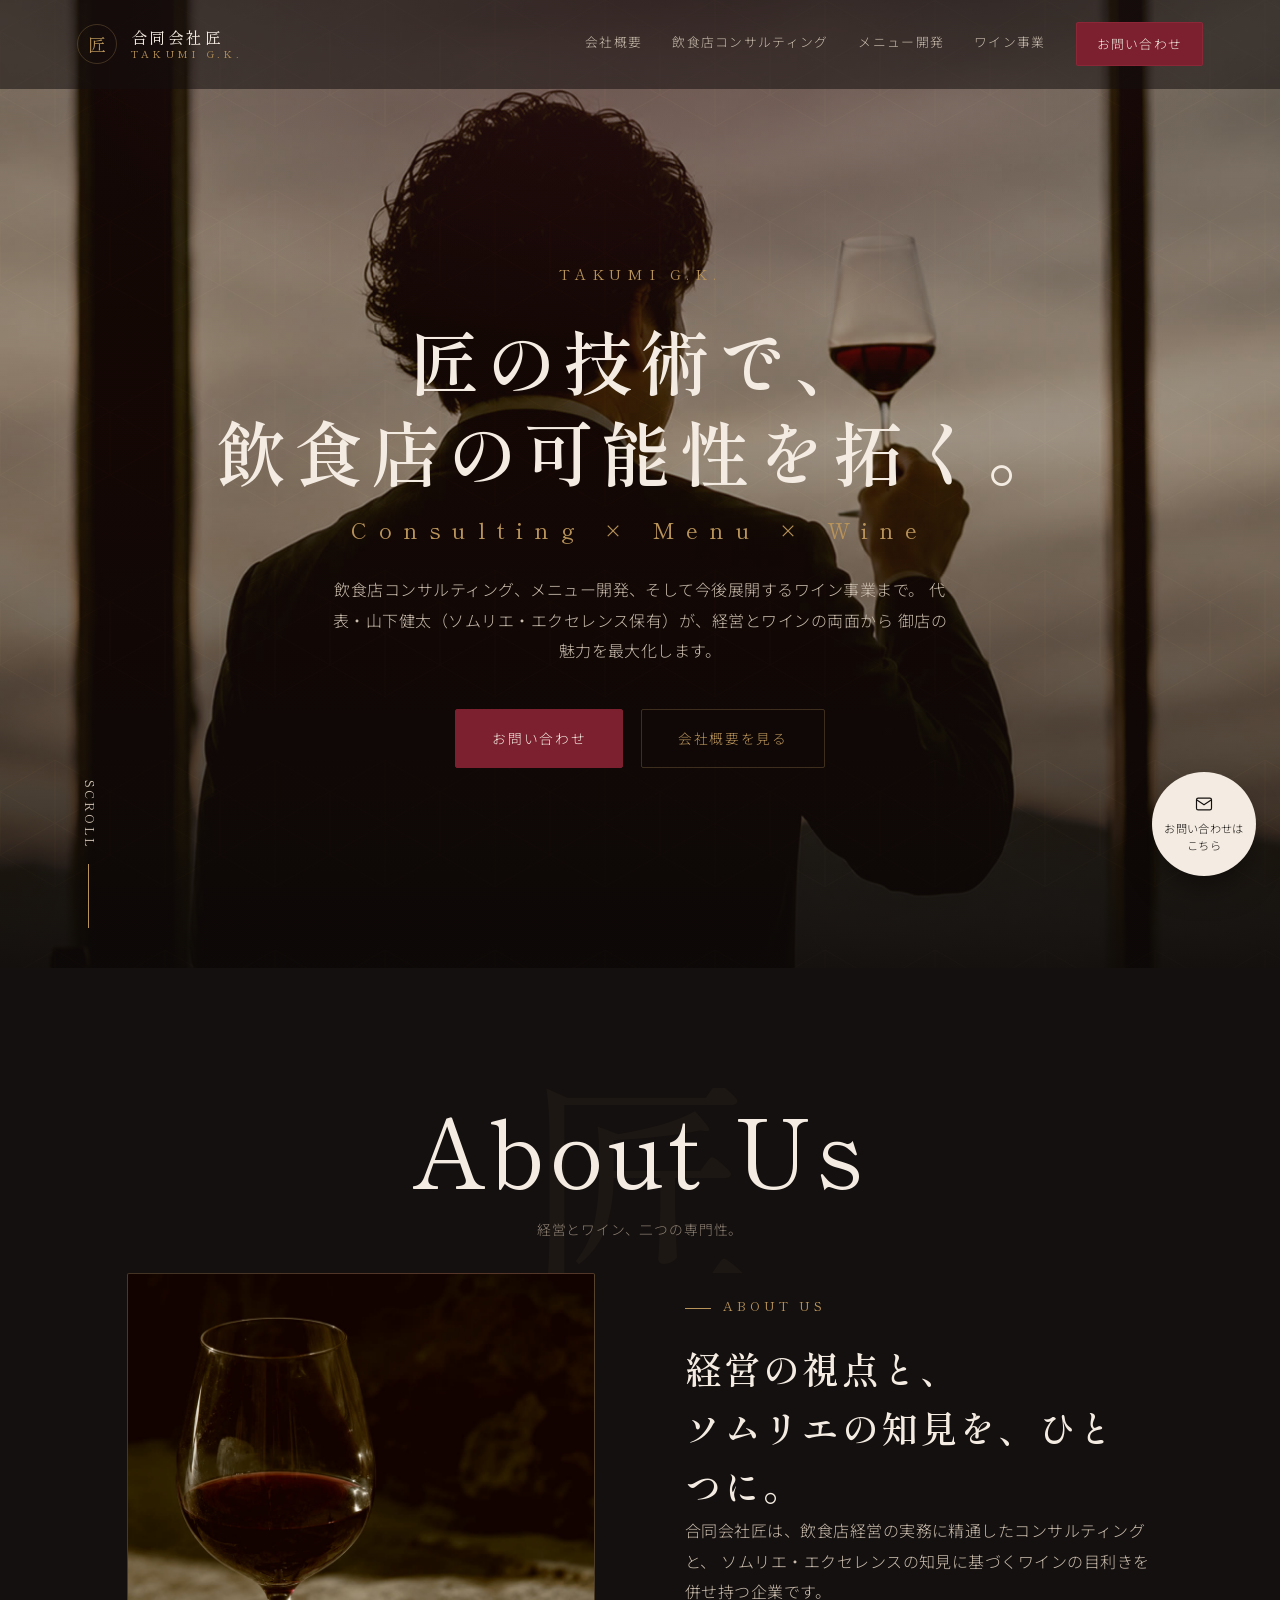
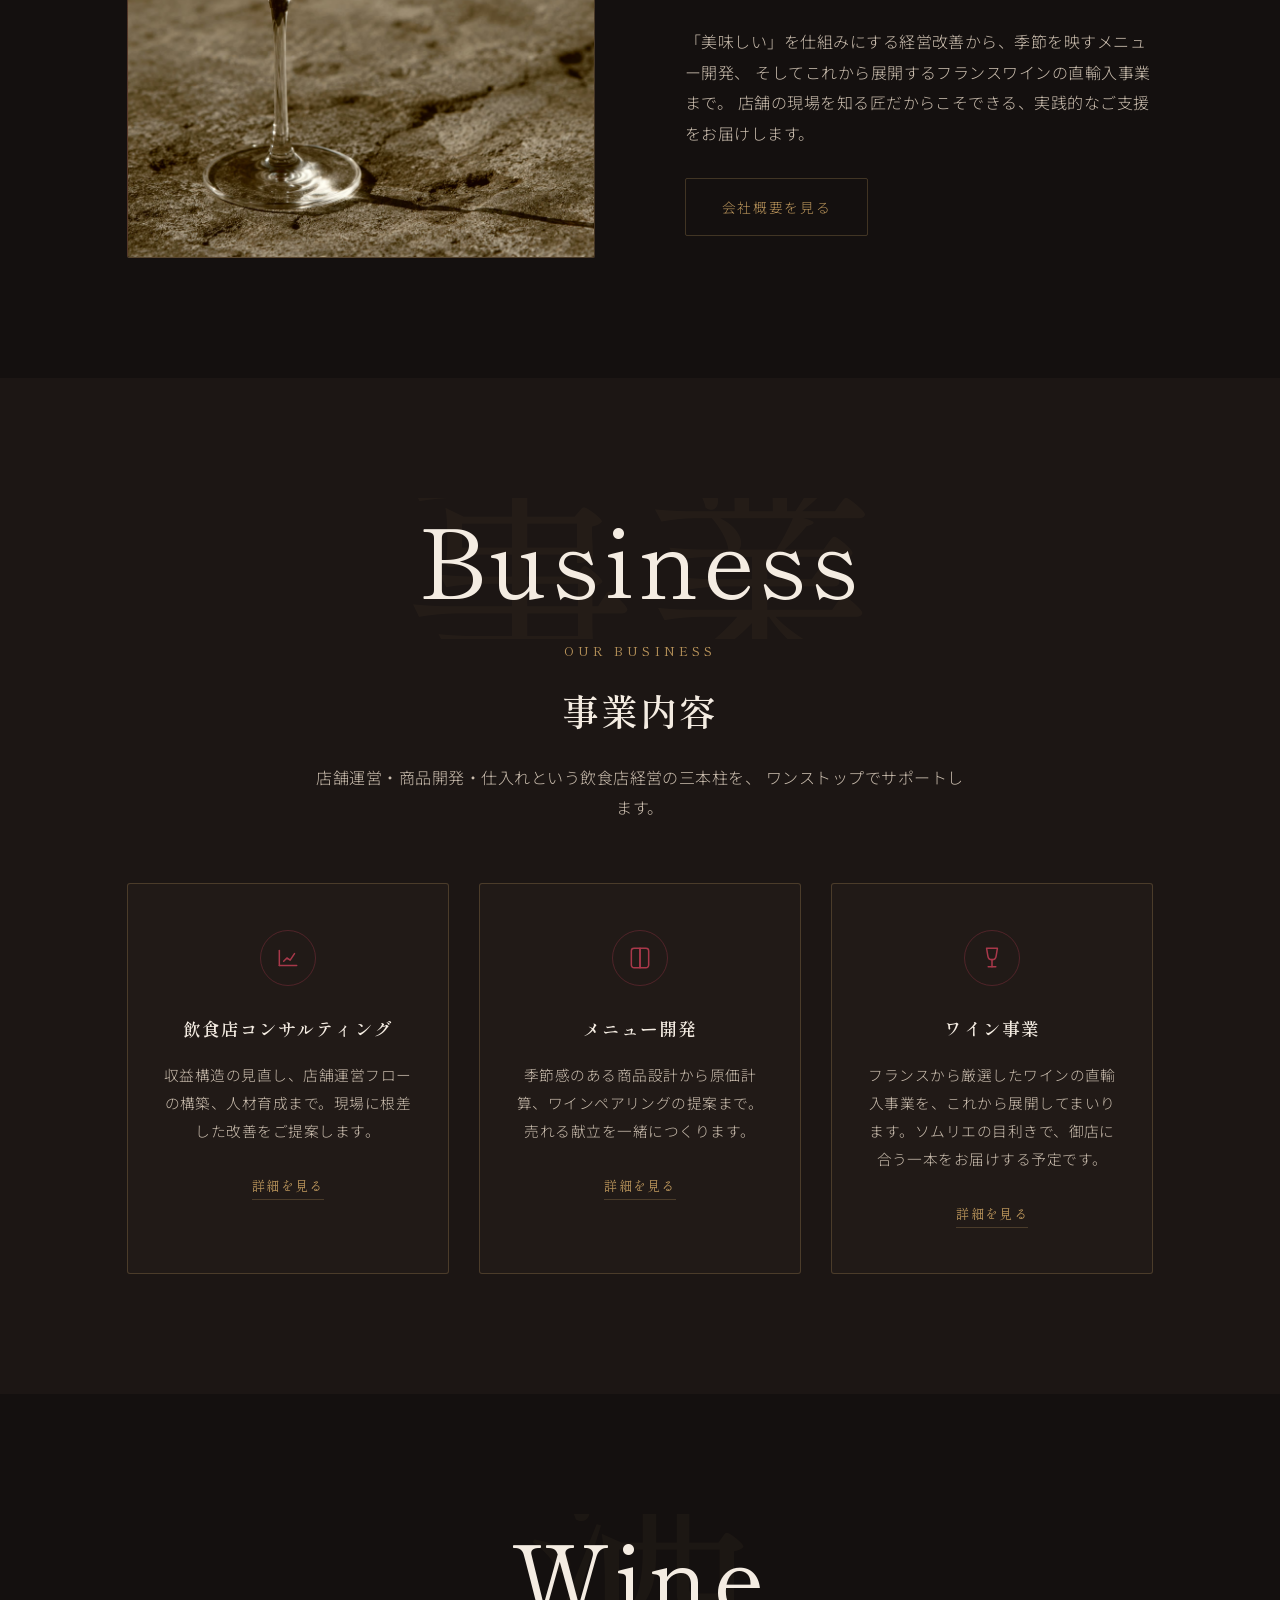
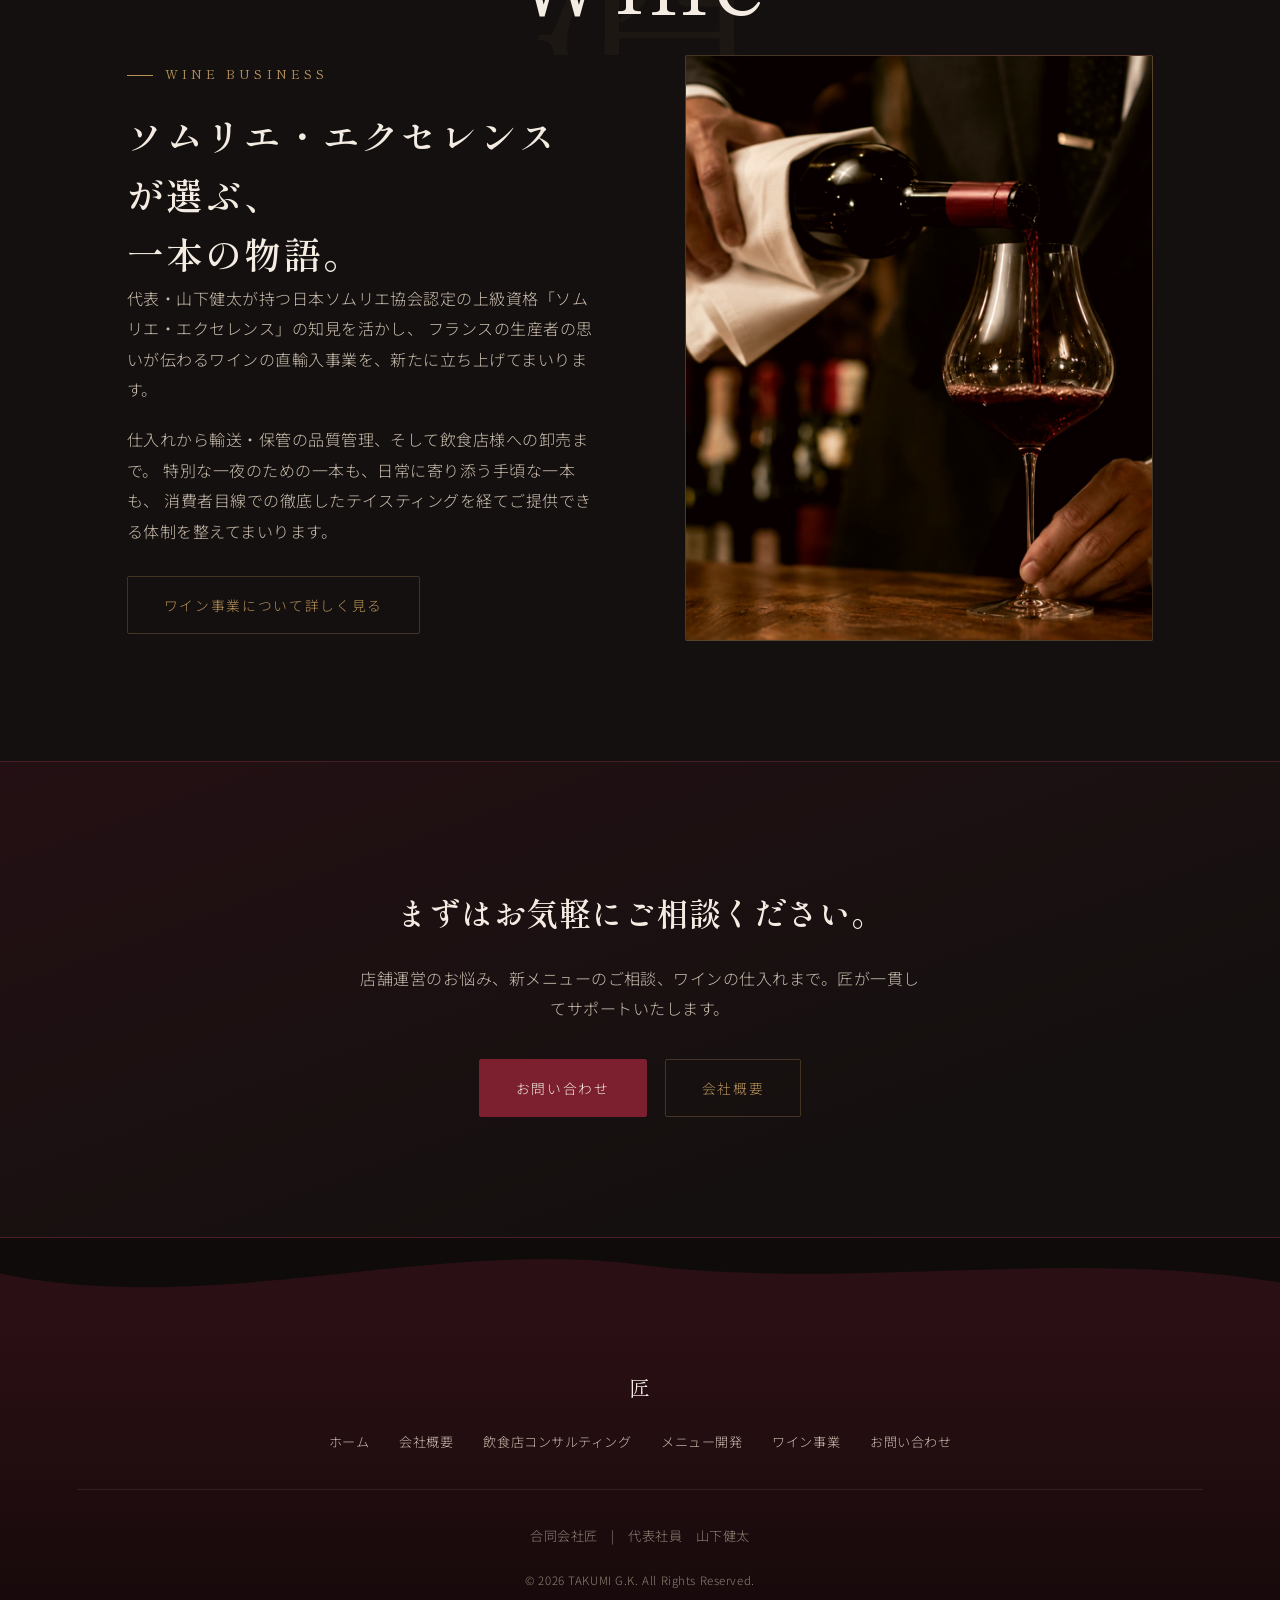
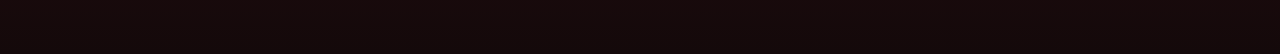
==== commit af12ca9e: "Narrow wine import copy to France and tone down the scale of claims Replaces "世界各国" (multiple countr" ====
--- a/index.html
+++ b/index.html
@@ -82,7 +82,7 @@
         </p>
         <p>
           「美味しい」を仕組みにする経営改善から、季節を映すメニュー開発、
-          そしてこれから展開する世界各国のワインの直輸入事業まで。
+          そしてこれから展開するフランスワインの直輸入事業まで。
           店舗の現場を知る匠だからこそできる、実践的なご支援をお届けします。
         </p>
         <a href="about.html" class="btn btn-ghost" style="margin-top:10px;">会社概要を見る</a>
@@ -128,7 +128,7 @@
             <svg viewBox="0 0 24 24" fill="none" stroke="currentColor" stroke-width="1.4" stroke-linecap="round" stroke-linejoin="round"><path d="M7 3h10l-1.2 7.2a3.8 3.8 0 0 1-3.8 3.3 3.8 3.8 0 0 1-3.8-3.3L7 3Z"/><path d="M12 13.5V20"/><path d="M8.5 20h7"/></svg>
           </div>
           <h3>ワイン事業</h3>
-          <p>世界各国から厳選したワインの直輸入事業を、これから展開してまいります。ソムリエの目利きで、御店に合う一本をお届けする予定です。</p>
+          <p>フランスから厳選したワインの直輸入事業を、これから展開してまいります。ソムリエの目利きで、御店に合う一本をお届けする予定です。</p>
           <a href="wine.html" class="more">詳細を見る</a>
         </div>
       </div>
@@ -147,7 +147,7 @@
         <h2 class="section-title">ソムリエ・エクセレンスが選ぶ、<br>一本の物語。</h2>
         <p class="lead">
           代表・山下健太が持つ日本ソムリエ協会認定の上級資格「ソムリエ・エクセレンス」の知見を活かし、
-          生産者の思いが伝わるワインの直輸入事業を、新たに立ち上げてまいります。
+          フランスの生産者の思いが伝わるワインの直輸入事業を、新たに立ち上げてまいります。
         </p>
         <p>
           仕入れから輸送・保管の品質管理、そして飲食店様への卸売まで。
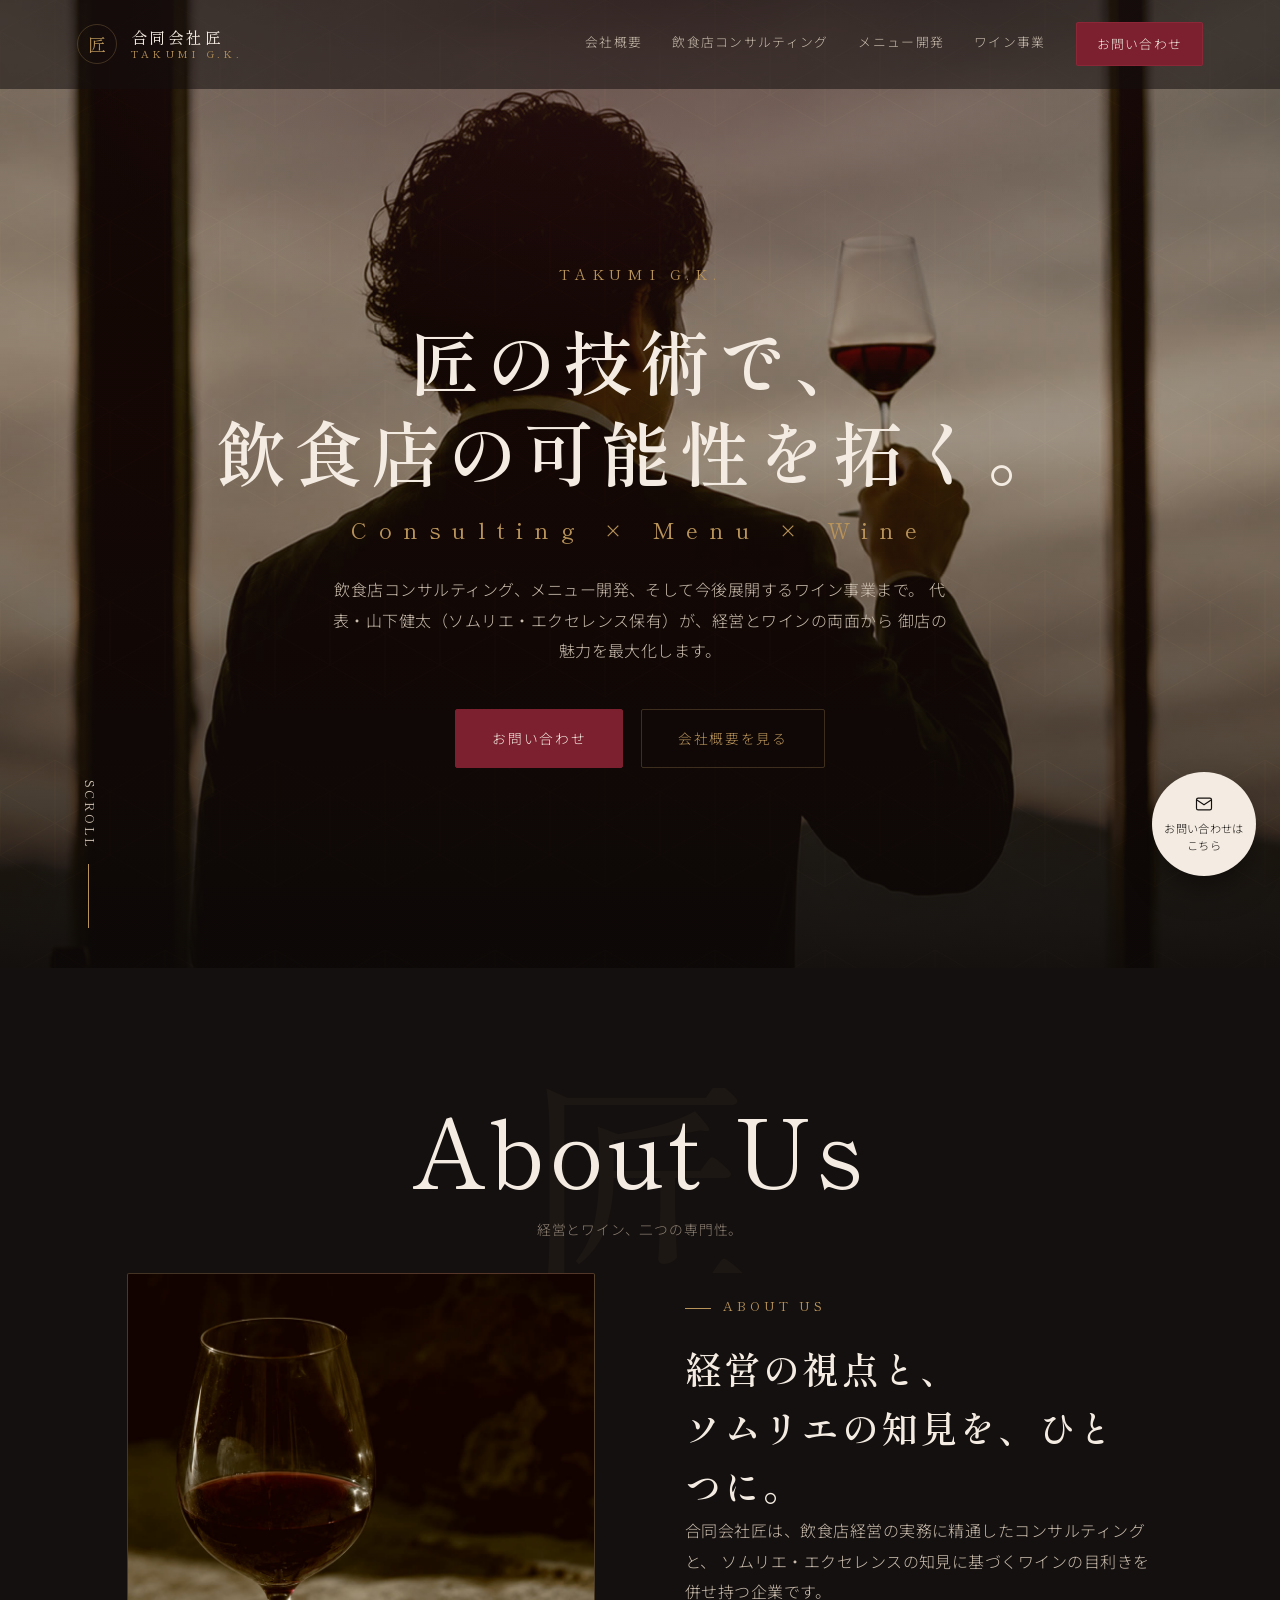
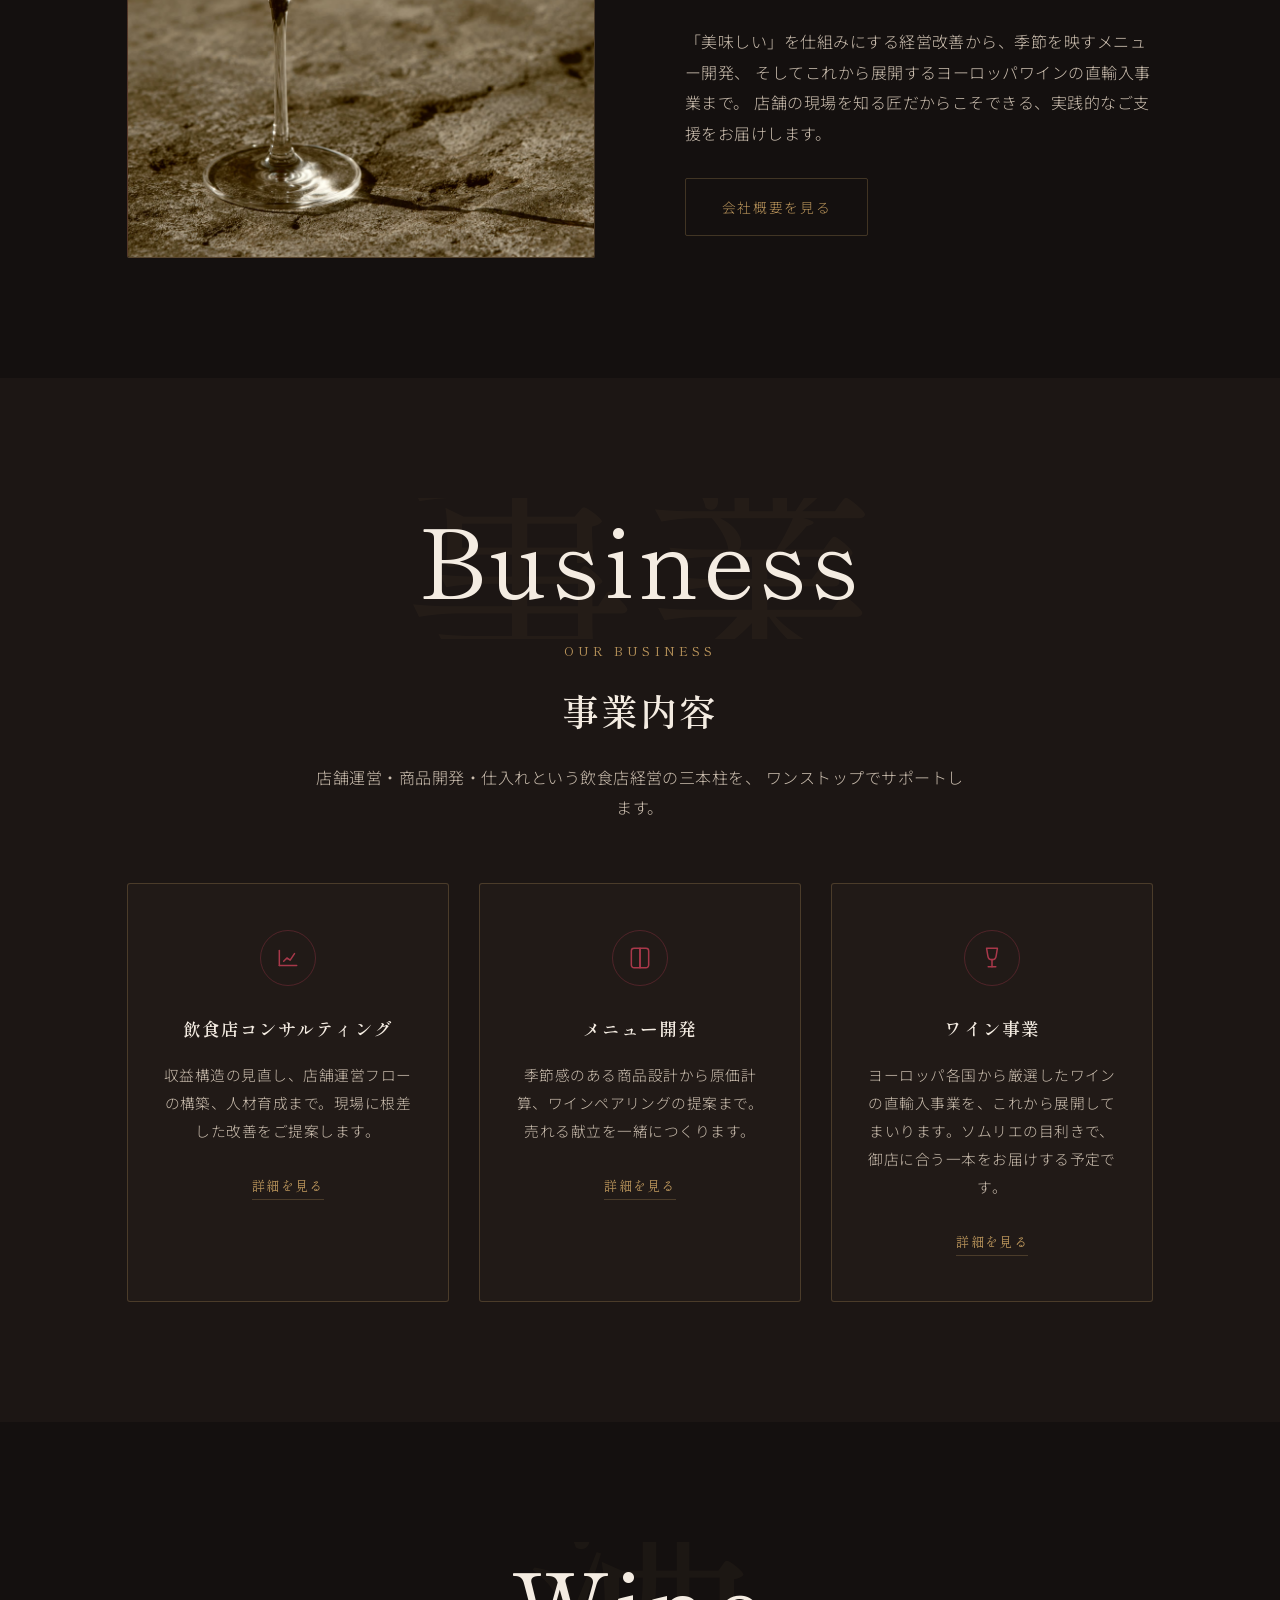
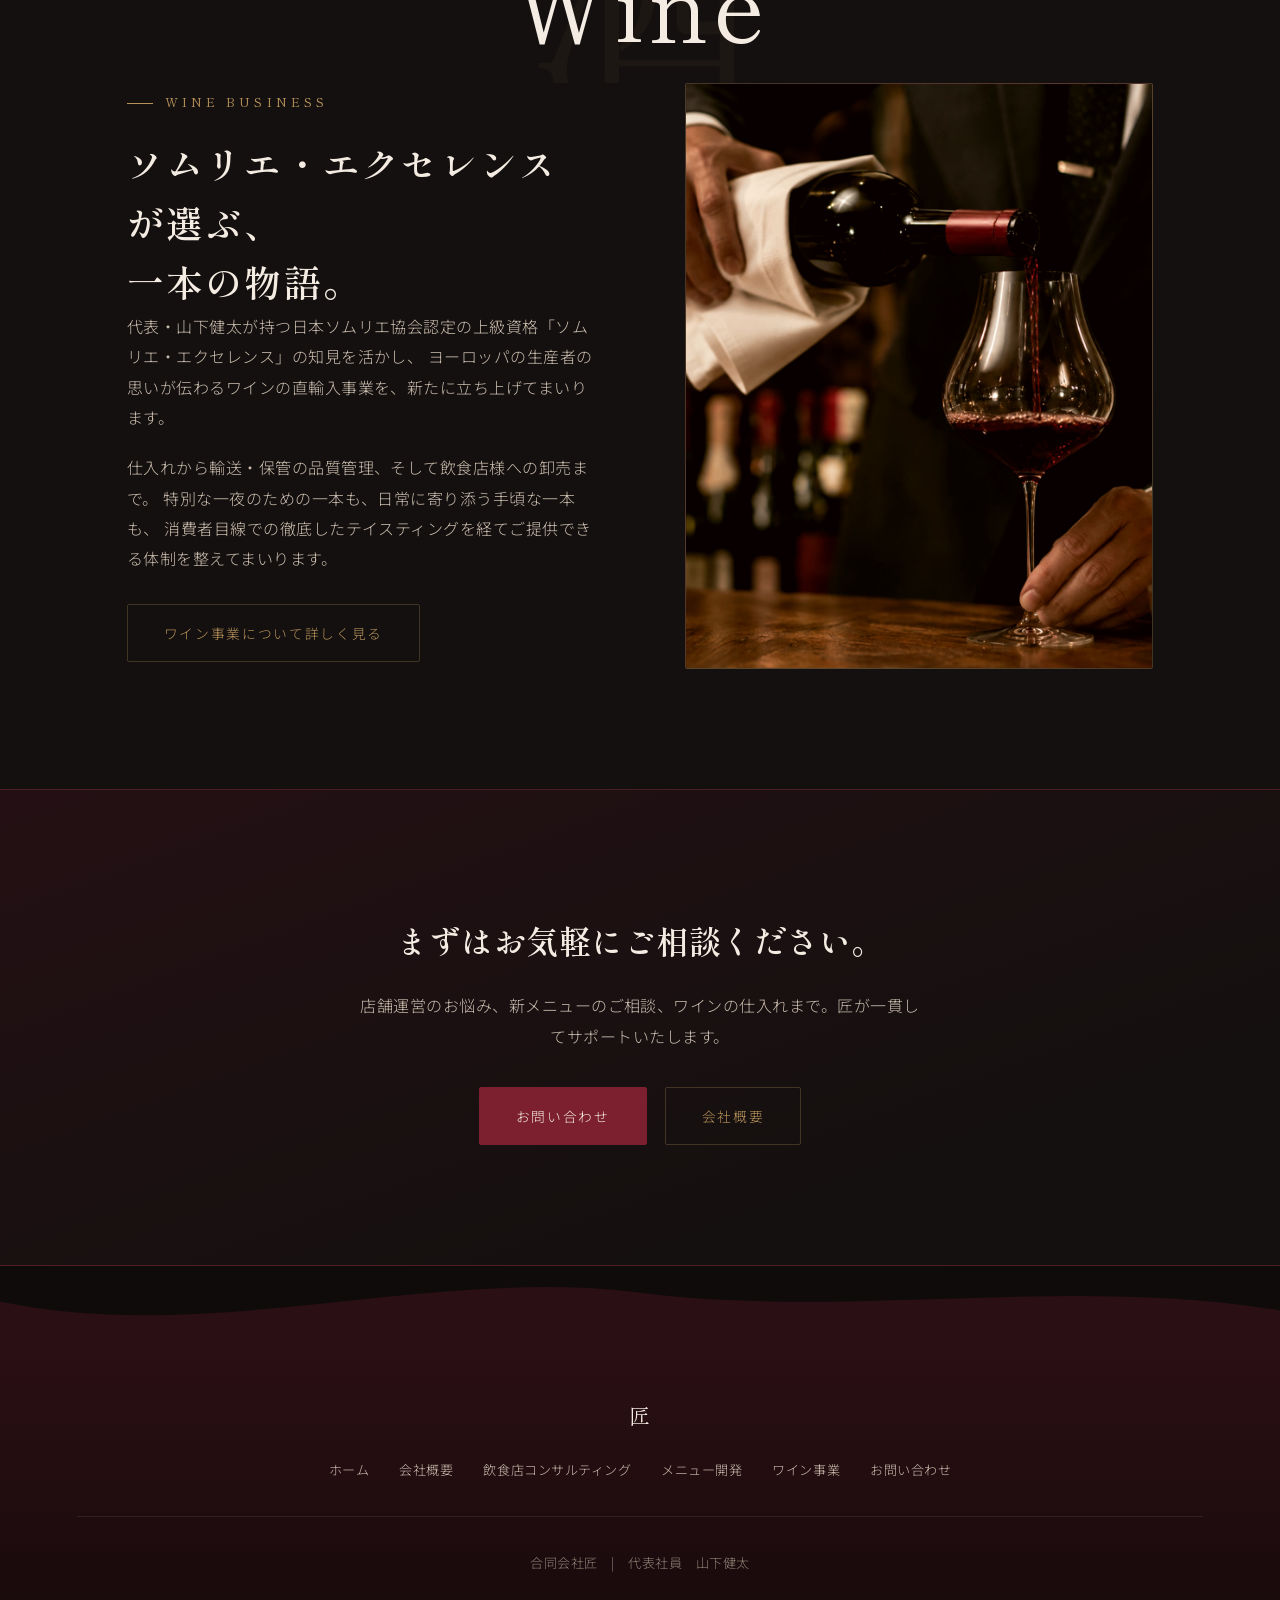
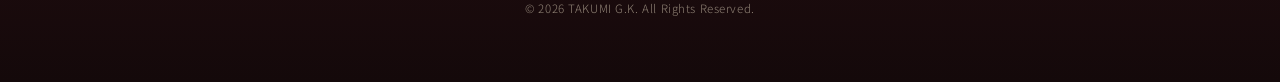
==== commit 1781195c: "Widen wine import scope from France to Europe Replaces the France-only wording with ヨーロッパ各国 across i" ====
--- a/index.html
+++ b/index.html
@@ -82,7 +82,7 @@
         </p>
         <p>
           「美味しい」を仕組みにする経営改善から、季節を映すメニュー開発、
-          そしてこれから展開するフランスワインの直輸入事業まで。
+          そしてこれから展開するヨーロッパワインの直輸入事業まで。
           店舗の現場を知る匠だからこそできる、実践的なご支援をお届けします。
         </p>
         <a href="about.html" class="btn btn-ghost" style="margin-top:10px;">会社概要を見る</a>
@@ -128,7 +128,7 @@
             <svg viewBox="0 0 24 24" fill="none" stroke="currentColor" stroke-width="1.4" stroke-linecap="round" stroke-linejoin="round"><path d="M7 3h10l-1.2 7.2a3.8 3.8 0 0 1-3.8 3.3 3.8 3.8 0 0 1-3.8-3.3L7 3Z"/><path d="M12 13.5V20"/><path d="M8.5 20h7"/></svg>
           </div>
           <h3>ワイン事業</h3>
-          <p>フランスから厳選したワインの直輸入事業を、これから展開してまいります。ソムリエの目利きで、御店に合う一本をお届けする予定です。</p>
+          <p>ヨーロッパ各国から厳選したワインの直輸入事業を、これから展開してまいります。ソムリエの目利きで、御店に合う一本をお届けする予定です。</p>
           <a href="wine.html" class="more">詳細を見る</a>
         </div>
       </div>
@@ -147,7 +147,7 @@
         <h2 class="section-title">ソムリエ・エクセレンスが選ぶ、<br>一本の物語。</h2>
         <p class="lead">
           代表・山下健太が持つ日本ソムリエ協会認定の上級資格「ソムリエ・エクセレンス」の知見を活かし、
-          フランスの生産者の思いが伝わるワインの直輸入事業を、新たに立ち上げてまいります。
+          ヨーロッパの生産者の思いが伝わるワインの直輸入事業を、新たに立ち上げてまいります。
         </p>
         <p>
           仕入れから輸送・保管の品質管理、そして飲食店様への卸売まで。
